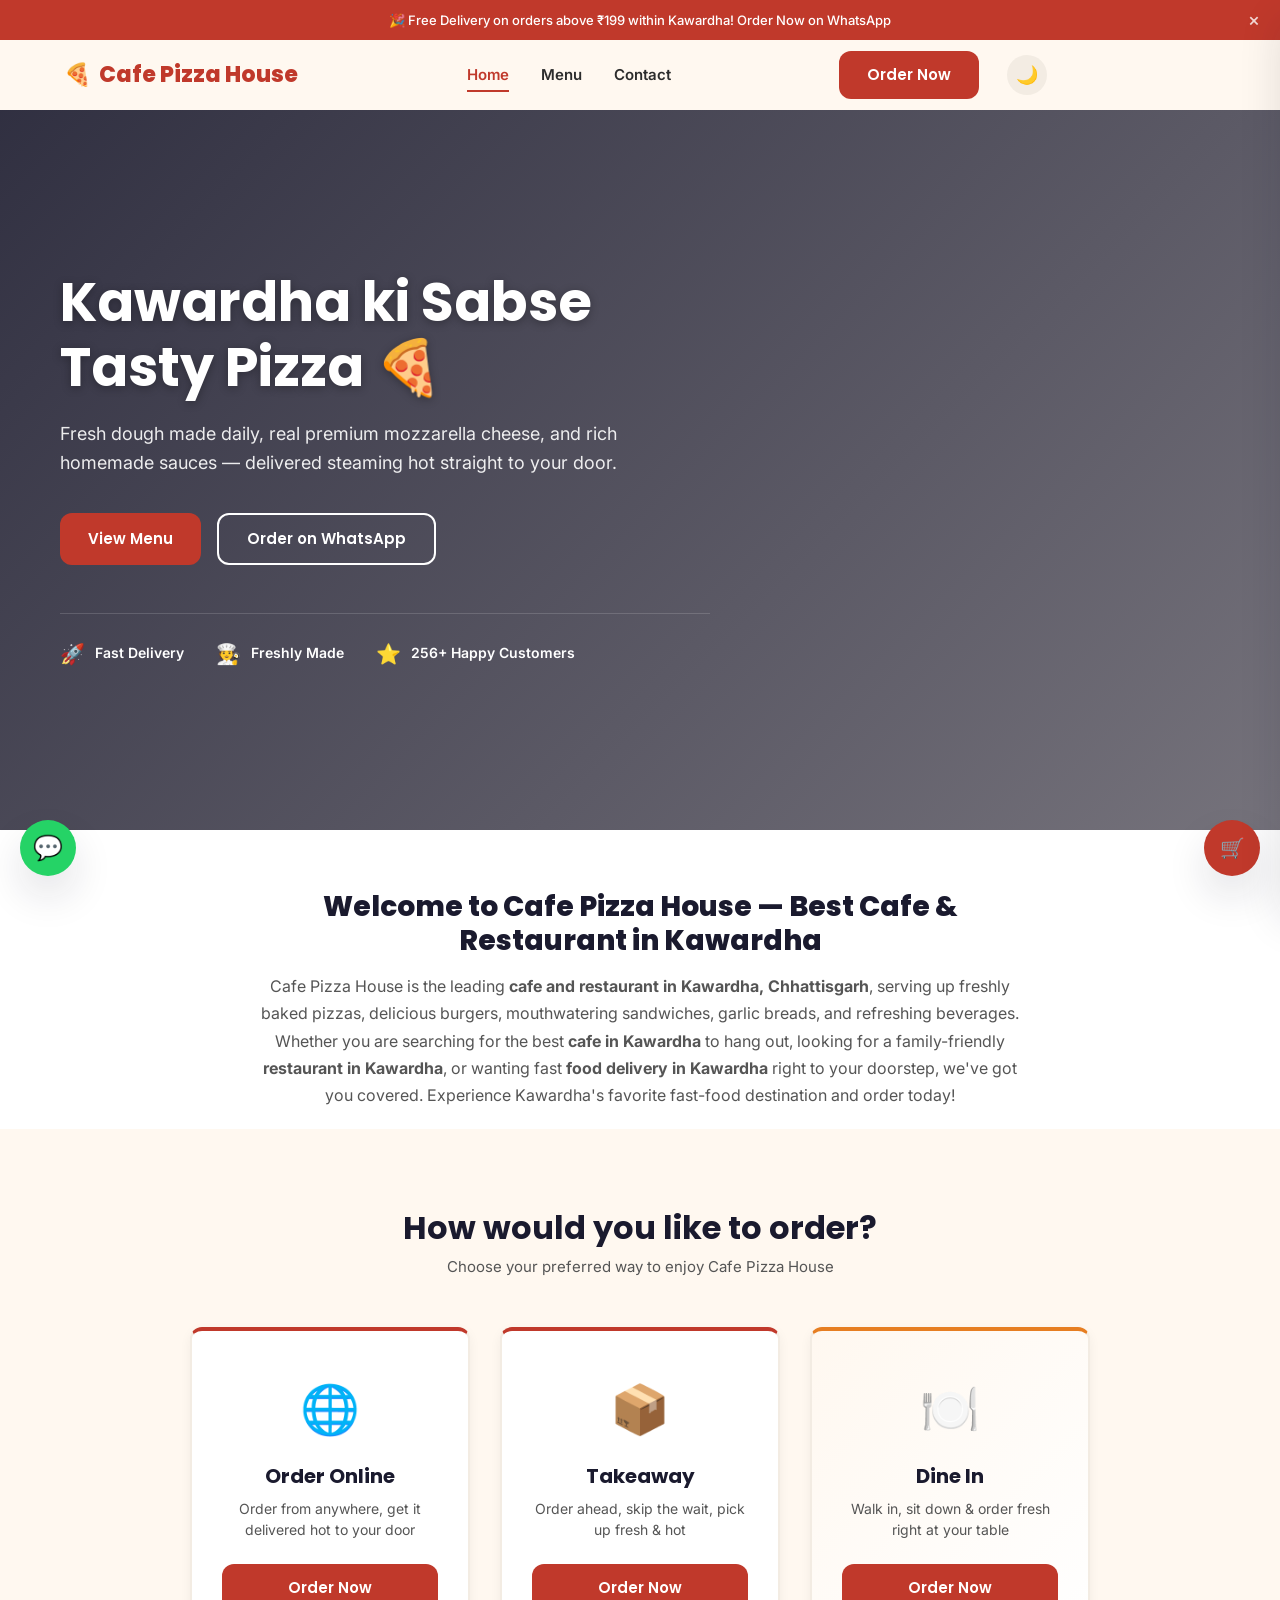
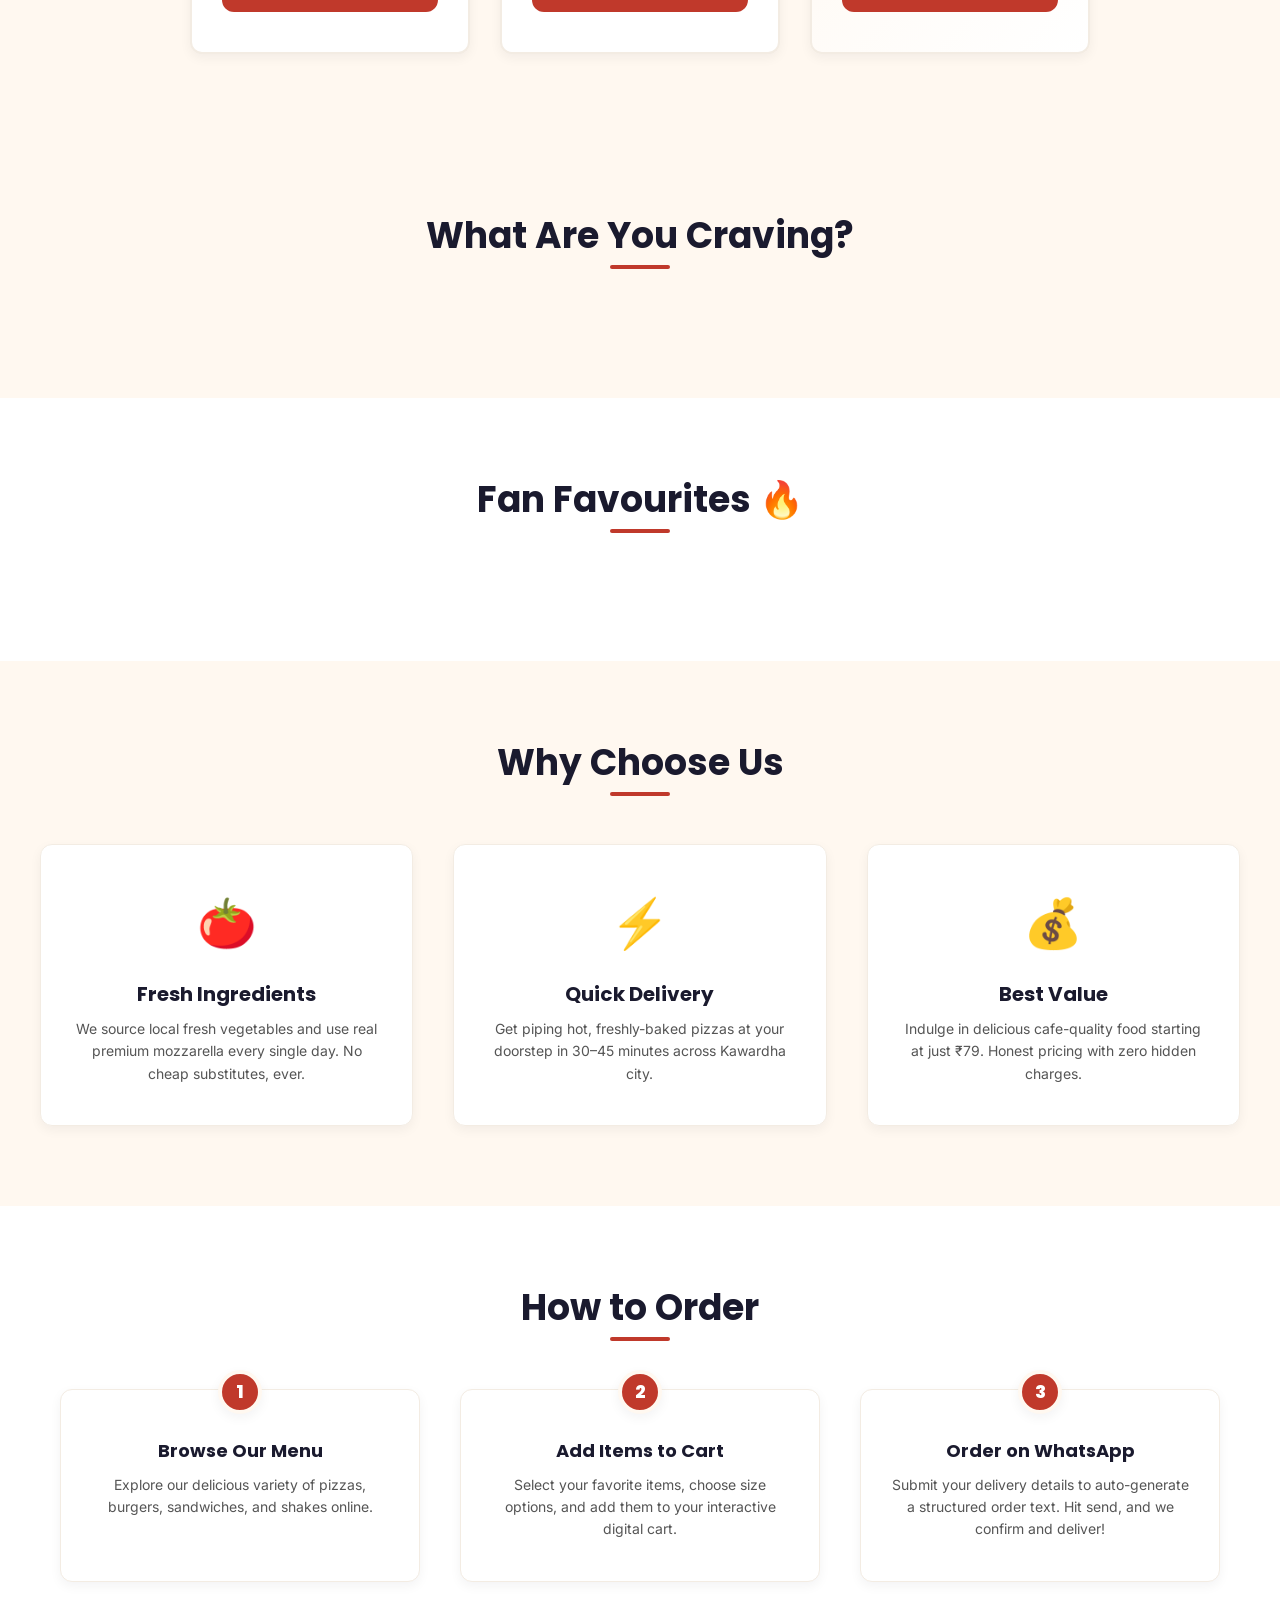
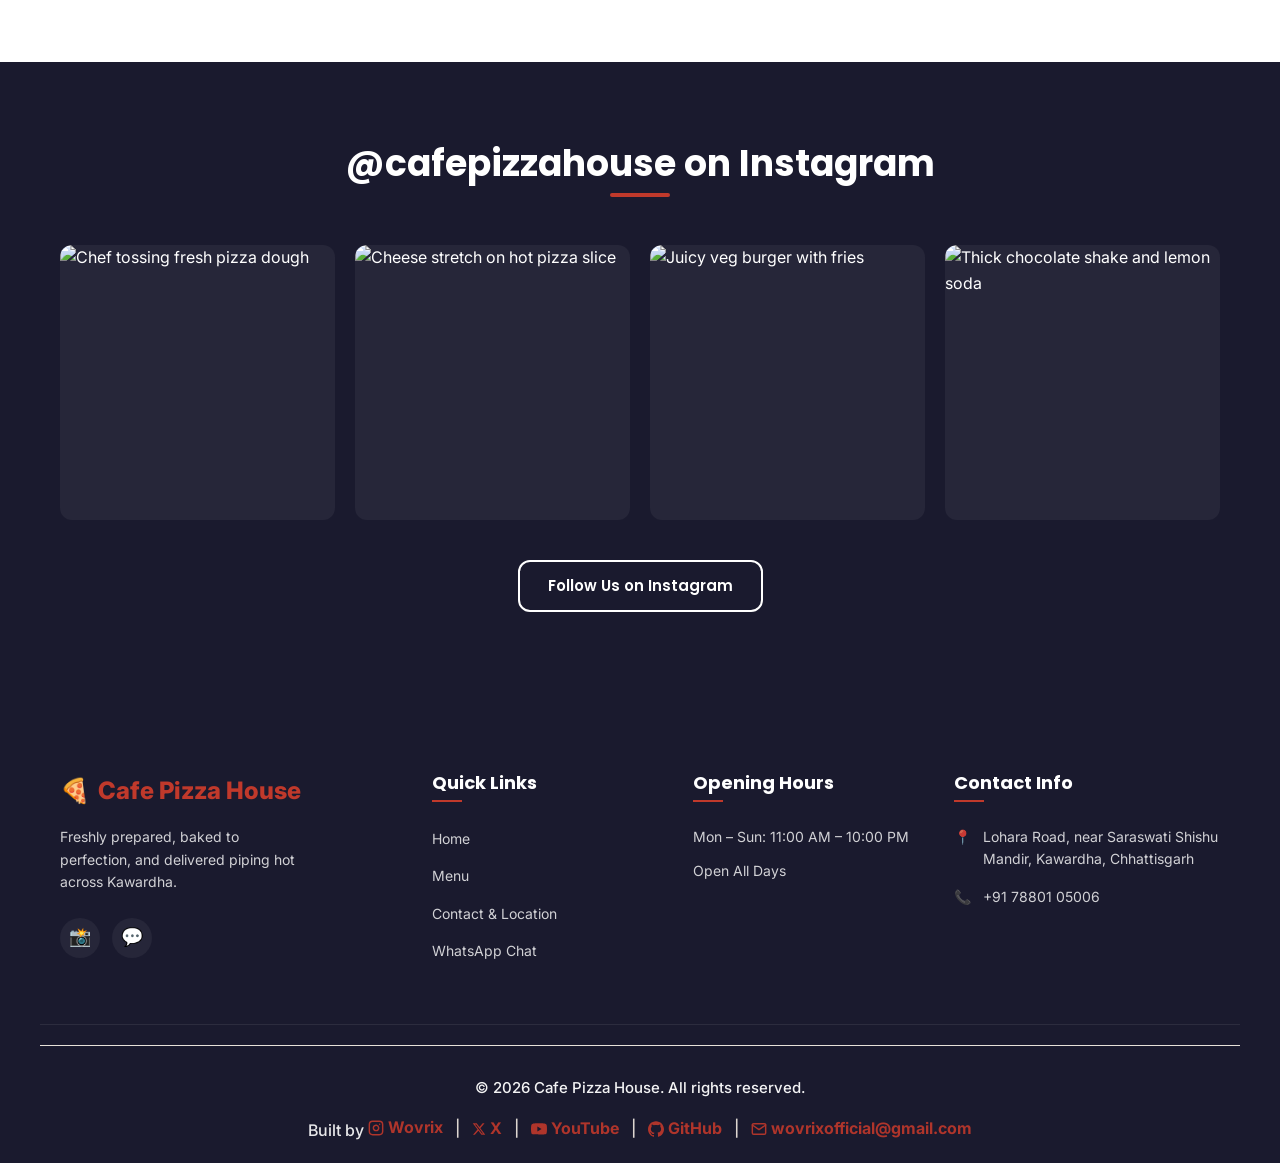
==== index.html @ 1760e1ad "Fix Add to Cart button on homepage by adding missing customize-modal-overlay container to index.html" ====
<!DOCTYPE html>
<html lang="en">
<head>
  <meta charset="UTF-8">
  <meta name="viewport" content="width=device-width, initial-scale=1.0">
  <title>Cafe Pizza House | Best Cafe & Restaurant in Kawardha</title>
  <meta name="description" content="Looking for the best cafe or restaurant in Kawardha? Cafe Pizza House offers fresh, hot, and delicious pizzas, burgers, sandwiches, garlic bread, and drinks for fast delivery in Kawardha. Order on WhatsApp now!">
  <meta name="google-site-verification" content="NbsqpFyuw2iqbS2o32XBkgY_KfqMC0-icCYwpcTn2JU" />
  <!-- Google Fonts -->
  <link rel="preconnect" href="https://fonts.googleapis.com">
  <link rel="preconnect" href="https://fonts.gstatic.com" crossorigin>
  <link rel="preload" as="style" href="https://fonts.googleapis.com/css2?family=Inter:wght@400;500;600&family=Poppins:wght@700;800&display=swap">
  <link rel="stylesheet" href="https://fonts.googleapis.com/css2?family=Inter:wght@400;500;600&family=Poppins:wght@700;800&display=swap" media="print" onload="this.media='all'">
  <!-- Stylesheet & Preloads -->
  <link rel="preload" as="image" href="images/logo-rect.jpg" fetchpriority="high">
  <link rel="preload" as="image" href="https://images.unsplash.com/photo-1513104890138-7c749659a591?q=80&w=1600&auto=format&fit=crop" fetchpriority="high">
  <link rel="stylesheet" href="css/style.css">
  <link rel="manifest" href="manifest.json">
  <link rel="apple-touch-icon" href="images/logo-circle.jpg">
  <link rel="icon" type="image/jpeg" href="/images/logo-circle.jpg">
  
  <!-- JSON-LD Local Business SEO Schema Markup -->
  <script type="application/ld+json">
  {
    "@context": "https://schema.org",
    "@type": "FoodEstablishment",
    "name": "Cafe Pizza House",
    "image": "https://images.unsplash.com/photo-1513104890138-7c749659a591?q=80&w=1600&auto=format&fit=crop",
    "@id": "https://www.cafepizzahouse.co.in/",
    "url": "https://www.cafepizzahouse.co.in/",
    "telephone": "+917880105006",
    "priceRange": "$$",
    "servesCuisine": "Pizza, Burgers, Fast Food, Sandwiches, Drinks",
    "address": {
      "@type": "PostalAddress",
      "streetAddress": "Lohara Road, near Saraswati Shishu Mandir",
      "addressLocality": "Kawardha",
      "addressRegion": "Chhattisgarh",
      "postalCode": "491335",
      "addressCountry": "IN"
    },
    "geo": {
      "@type": "GeoCoordinates",
      "latitude": 22.0125893,
      "longitude": 81.2335198
    },
    "openingHoursSpecification": {
      "@type": "OpeningHoursSpecification",
      "dayOfWeek": [
        "Monday",
        "Tuesday",
        "Wednesday",
        "Thursday",
        "Friday",
        "Saturday",
        "Sunday"
      ],
      "opens": "11:00",
      "closes": "22:00"
    },
    "sameAs": [
      "https://www.instagram.com/cafepizzahouse/"
    ]
  }
  </script></concept_meta>
</head>
<body>
  <script>
    if (localStorage.getItem('theme') === 'dark') {
      document.body.classList.add('dark-mode');
    }
  </script>

  <!-- ===== 1. LOADING SCREEN ===== -->
  <div id="preloader" class="loader-screen" role="status" aria-label="Loading Website">
    <span class="loader-pizza" aria-hidden="true">🍕</span>
    <div class="loader-text">CAFE PIZZA HOUSE</div>
  </div>

  <!-- ===== 2. ANNOUNCEMENT BANNER ===== -->
  <div id="announcement-banner" class="announcement-banner">
    <span id="announcement-text">🎉 Free Delivery on orders above ₹199 within Kawardha! Order Now on WhatsApp</span>
    <button id="dismiss-banner" aria-label="Dismiss banner">&times;</button>
  </div>

  <!-- ===== 3. STICKY NAVBAR ===== -->
  <div class="header-wrapper">
    <header class="navbar container">
      <a href="index" class="logo" aria-label="Cafe Pizza House Home">
        <span aria-hidden="true">🍕</span> Cafe Pizza House
      </a>
      <button class="hamburger" aria-label="Toggle navigation menu" aria-expanded="false" aria-controls="nav-links">
        <span></span>
        <span></span>
        <span></span>
      </button>
      <nav class="nav-links" id="nav-links" aria-label="Primary navigation">
        <ul>
          <li><a href="index" class="active">Home</a></li>
          <li><a href="menu">Menu</a></li>
          <li><a href="contact">Contact</a></li>
        </ul>
      </nav>
      <div class="nav-actions" style="display: flex; align-items: center;">
        <a href="menu" class="btn btn-primary" aria-label="Order food now">Order Now</a>
        <button type="button" class="theme-toggle-btn" aria-label="Toggle dark mode" id="theme-toggle">🌙</button>
      </div>
      <div class="navbar-overlay" id="navbar-overlay" aria-hidden="true"></div>
    </header>
  </div>

  <main>

  <!-- ===== 4. HERO SECTION ===== -->
  <section id="hero-section" class="hero" style="background-image: url('https://images.unsplash.com/photo-1513104890138-7c749659a591?q=80&w=1600&auto=format&fit=crop');" aria-label="Introduction banner">
    <div class="container">
      <div class="hero-content">
        <h1 id="hero-headline">Kawardha ki Sabse Tasty Pizza 🍕</h1>
        <p id="hero-description">Fresh dough made daily, real premium mozzarella cheese, and rich homemade sauces — delivered steaming hot straight to your door.</p>
        <div class="hero-btns">
          <a href="menu" class="btn btn-primary">View Menu</a>
          <a href="https://wa.me/917880105006?text=Hello+CityHut+Pizza!+I+want+to+place+an+order." target="_blank" rel="noopener" class="btn btn-outline">Order on WhatsApp</a>
        </div>
        <div class="trust-badges" id="hero-badges-container">
          <div class="trust-badge" id="hero-badge1"><span>🚀</span> <span>Fast Delivery</span></div>
          <div class="trust-badge" id="hero-badge2"><span>🧑‍🍳</span> <span>Freshly Made</span></div>
          <div class="trust-badge" id="hero-badge3"><span>⭐</span> <span>256+ Happy Customers</span></div>
        </div>
      </div>
    </div>
  </section>

  <!-- ===== ⭐ LOCAL SEO WELCOME SECTION ===== -->
  <section class="seo-intro-section reveal-on-scroll" style="padding: 60px 0 20px 0; background-color: var(--surface); text-align: center;">
    <div class="container" style="max-width: 800px; margin: 0 auto; padding: 0 20px;">
      <h2 style="font-size: 28px; font-weight: 800; color: var(--dark); margin-bottom: 16px;">Welcome to Cafe Pizza House — Best Cafe & Restaurant in Kawardha</h2>
      <p style="font-size: 16px; line-height: 1.7; color: var(--text-muted); margin: 0;">
        Cafe Pizza House is the leading <strong>cafe and restaurant in Kawardha, Chhattisgarh</strong>, serving up freshly baked pizzas, delicious burgers, mouthwatering sandwiches, garlic breads, and refreshing beverages. Whether you are searching for the best <strong>cafe in Kawardha</strong> to hang out, looking for a family-friendly <strong>restaurant in Kawardha</strong>, or wanting fast <strong>food delivery in Kawardha</strong> right to your doorstep, we've got you covered. Experience Kawardha's favorite fast-food destination and order today!
      </p>
    </div>
  </section>

  <!-- ===== ⭐ ORDER OPTIONS SECTION ===== -->
  <section class="order-options reveal-on-scroll">
    <h2>How would you like to order?</h2>
    <p class="section-sub">Choose your preferred way to enjoy Cafe Pizza House</p>

    <div class="order-cards">
      <!-- Online Order -->
      <div class="order-card" onclick="window.location.href='menu.html?mode=takeaway'">
        <div class="card-icon">🌐</div>
        <h3>Order Online</h3>
        <p>Order from anywhere, get it delivered hot to your door</p>
        <a href="menu.html?mode=takeaway" class="btn-order">Order Now</a>
      </div>

      <!-- Takeaway -->
      <div class="order-card" onclick="window.location.href='menu.html?mode=takeaway'">
        <div class="card-icon">📦</div>
        <h3>Takeaway</h3>
        <p>Order ahead, skip the wait, pick up fresh & hot</p>
        <a href="menu.html?mode=takeaway" class="btn-order">Order Now</a>
      </div>

      <!-- Dine In -->
      <div class="order-card featured" onclick="window.location.href='menu.html?mode=dinein'">
        <div class="card-icon">🍽️</div>
        <h3>Dine In</h3>
        <p>Walk in, sit down & order fresh right at your table</p>
        <a href="menu.html?mode=dinein" class="btn-order">Order Now</a>
      </div>
    </div>
  </section>

  <!-- ===== TODAY'S OFFER BANNER ===== -->
  <div id="offer-banner" class="container" style="display: none; margin-top: 30px; margin-bottom: -30px;">
    <div style="background: linear-gradient(135deg, var(--accent) 0%, #D35400 100%); color: white; padding: 24px; border-radius: var(--radius); text-align: center; font-family: var(--font-heading); box-shadow: var(--shadow-sm); position: relative; overflow: hidden;">
      <span style="font-size: 28px; position: absolute; left: 24px; top: 50%; transform: translateY(-50%); opacity: 0.15;">🎁</span>
      <h3 style="font-size: 18px; font-weight: 700; margin-bottom: 4px; letter-spacing: 0.5px;">SPECIAL DEAL FOR YOU! 🔥</h3>
      <p id="offer-text" style="font-size: 15px; font-weight: 600; opacity: 0.95;"></p>
    </div>
  </div>

  <!-- ===== 5. CATEGORIES GRID (QUICK NAV) ===== -->
  <section class="section-padding container reveal-on-scroll" aria-labelledby="craving-heading">
    <div class="section-header">
      <h2 id="craving-heading">What Are You Craving?</h2>
    </div>
    <ul class="categories-grid" id="craving-categories-grid" style="list-style: none; padding: 0;">
      <!-- Loaded dynamically -->
    </ul>
  </section>

  <!-- ===== 6. BEST SELLERS ===== -->
  <section class="section-padding reveal-on-scroll" style="background-color: var(--surface);" aria-labelledby="bestsellers-heading">
    <div class="container">
      <div class="section-header">
        <h2 id="bestsellers-heading">Fan Favourites 🔥</h2>
      </div>
      <div class="products-grid" id="fan-favourites-grid">
        <!-- Loaded dynamically from admin CMS menu settings -->
      </div>
    </div>
  </section>

  <!-- ===== 7. WHY CHOOSE US ===== -->
  <section class="section-padding container reveal-on-scroll" aria-labelledby="why-us-heading">
    <div class="section-header">
      <h2 id="why-us-heading">Why Choose Us</h2>
    </div>
    <div class="features-grid">
      <div class="feature-block">
        <div class="feature-icon" aria-hidden="true">🍅</div>
        <h3>Fresh Ingredients</h3>
        <p>We source local fresh vegetables and use real premium mozzarella every single day. No cheap substitutes, ever.</p>
      </div>
      <div class="feature-block">
        <div class="feature-icon" aria-hidden="true">⚡</div>
        <h3>Quick Delivery</h3>
        <p>Get piping hot, freshly-baked pizzas at your doorstep in 30–45 minutes across Kawardha city.</p>
      </div>
      <div class="feature-block">
        <div class="feature-icon" aria-hidden="true">💰</div>
        <h3>Best Value</h3>
        <p>Indulge in delicious cafe-quality food starting at just ₹79. Honest pricing with zero hidden charges.</p>
      </div>
    </div>
  </section>

  <!-- ===== 8. HOW TO ORDER (3 STEPS) ===== -->
  <section class="section-padding" style="background-color: var(--surface);" aria-labelledby="how-to-order-heading">
    <div class="container">
      <div class="section-header">
        <h2 id="how-to-order-heading">How to Order</h2>
      </div>
      <div class="steps-grid">
        <div class="step-card">
          <div class="step-number" aria-hidden="true">1</div>
          <h3>Browse Our Menu</h3>
          <p>Explore our delicious variety of pizzas, burgers, sandwiches, and shakes online.</p>
        </div>
        <div class="step-card">
          <div class="step-number" aria-hidden="true">2</div>
          <h3>Add Items to Cart</h3>
          <p>Select your favorite items, choose size options, and add them to your interactive digital cart.</p>
        </div>
        <div class="step-card">
          <div class="step-number" aria-hidden="true">3</div>
          <h3>Order on WhatsApp</h3>
          <p>Submit your delivery details to auto-generate a structured order text. Hit send, and we confirm and deliver!</p>
        </div>
      </div>
    </div>
  </section>

  <!-- ===== 9. INSTAGRAM STRIP ===== -->
  <section class="instagram-strip reveal-on-scroll" aria-labelledby="insta-heading">
    <div class="container">
      <div class="section-header">
        <h2 id="insta-heading">@cafepizzahouse on Instagram</h2>
      </div>
      <div class="instagram-grid">
        <div class="instagram-box">
          <img src="https://images.unsplash.com/photo-1594007654729-407ededc4963?q=80&w=400&auto=format&fit=crop" alt="Chef tossing fresh pizza dough" loading="lazy">
          <div class="instagram-overlay">🍕</div>
        </div>
        <div class="instagram-box">
          <img src="https://images.unsplash.com/photo-1534308983496-4fabb1a015ee?q=80&w=400&auto=format&fit=crop" alt="Cheese stretch on hot pizza slice" loading="lazy">
          <div class="instagram-overlay">🧀</div>
        </div>
        <div class="instagram-box">
          <img src="https://images.unsplash.com/photo-1550547660-d9450f859349?q=80&w=400&auto=format&fit=crop" alt="Juicy veg burger with fries" loading="lazy">
          <div class="instagram-overlay">🍔</div>
        </div>
        <div class="instagram-box">
          <img src="https://images.unsplash.com/photo-1497034825429-c343d7c6a68f?q=80&w=400&auto=format&fit=crop" alt="Thick chocolate shake and lemon soda" loading="lazy">
          <div class="instagram-overlay">☕</div>
        </div>
      </div>
      <div class="instagram-strip-btn">
        <a href="https://www.instagram.com/cafepizzahouse/" target="_blank" rel="noopener" class="btn btn-outline">Follow Us on Instagram</a>
      </div>
    </div>
  </section>

  </main>

  <!-- ===== 10. FOOTER ===== -->
  <footer>
    <div class="container footer-grid">
      <div class="footer-col">
        <div class="footer-logo"><span aria-hidden="true">🍕</span> Cafe Pizza House</div>
        <p class="footer-tagline">Freshly prepared, baked to perfection, and delivered piping hot across Kawardha.</p>
        <div class="footer-socials">
          <a href="https://www.instagram.com/cafepizzahouse/" target="_blank" rel="noopener" class="footer-social-btn" aria-label="Follow us on Instagram">📸</a>
          <a href="https://wa.me/917880105006" target="_blank" rel="noopener" class="footer-social-btn" aria-label="Contact us on WhatsApp">💬</a>
        </div>
      </div>
      <div class="footer-col">
        <h3>Quick Links</h3>
        <ul class="footer-links">
          <li><a href="index">Home</a></li>
          <li><a href="menu">Menu</a></li>
          <li><a href="contact">Contact & Location</a></li>
          <li><a href="https://wa.me/917880105006?text=Hello+CityHut+Pizza!" target="_blank" rel="noopener">WhatsApp Chat</a></li>
        </ul>
      </div>
      <div class="footer-col">
        <h3>Opening Hours</h3>
        <ul class="footer-hours-list">
          <li>Mon – Sun: 11:00 AM – 10:00 PM</li>
          <li>Open All Days</li>
        </ul>
      </div>
      <div class="footer-col">
        <h3>Contact Info</h3>
        <ul class="footer-contact-info">
          <li>
            <span>📍</span>
            <span>Lohara Road, near Saraswati Shishu Mandir, Kawardha, Chhattisgarh</span>
          </li>
          <li>
            <span>📞</span>
            <span><a href="tel:+917880105006">+91 78801 05006</a></span>
          </li>
        </ul>
      </div>
    </div>
    <div class="bottom-bar container">
      <p>&copy; 2026 Cafe Pizza House. All rights reserved.</p>
      <p class="wovrix-credits" style="margin-top: 15px; font-size: 16px; opacity: 0.95; display: flex; align-items: center; justify-content: center; gap: 12px; flex-wrap: wrap;">
        <span>Built by <a href="https://www.instagram.com/wovrixofficial/" target="_blank" rel="noopener" style="color: var(--primary); font-weight: bold; text-decoration: none; display: inline-flex; align-items: center; gap: 4px;">
          <svg xmlns="http://www.w3.org/2000/svg" width="16" height="16" viewBox="0 0 24 24" fill="none" stroke="currentColor" stroke-width="2.2" stroke-linecap="round" stroke-linejoin="round" style="display: inline-block; vertical-align: middle;"><rect x="2" y="2" width="20" height="20" rx="5" ry="5"></rect><path d="M16 11.37A4 4 0 1 1 12.63 8 4 4 0 0 1 16 11.37z"></path><line x1="17.5" y1="6.5" x2="17.51" y2="6.5"></line></svg>
          Wovrix
        </a></span>
        <span style="color: var(--border);">|</span>
        <a href="https://x.com/wovrixofficial" target="_blank" rel="noopener" style="color: var(--primary); text-decoration: none; display: inline-flex; align-items: center; gap: 4px; font-weight: bold;">
          <svg xmlns="http://www.w3.org/2000/svg" width="14" height="14" viewBox="0 0 24 24" fill="currentColor" style="display: inline-block; vertical-align: middle;"><path d="M18.244 2.25h3.308l-7.227 8.26 8.502 11.24H16.17l-5.214-6.817L4.99 21.75H1.68l7.73-8.835L1.254 2.25H8.08l4.713 6.231zm-1.161 17.52h1.833L7.084 4.126H5.117z"/></svg>
          X
        </a>
        <span style="color: var(--border);">|</span>
        <a href="https://www.youtube.com/@wovrixofficial" target="_blank" rel="noopener" style="color: var(--primary); text-decoration: none; display: inline-flex; align-items: center; gap: 4px; font-weight: bold;">
          <svg xmlns="http://www.w3.org/2000/svg" width="16" height="16" viewBox="0 0 24 24" fill="currentColor" style="display: inline-block; vertical-align: middle;"><path d="M23.498 6.163a3.003 3.003 0 0 0-2.11-2.11C19.525 3.545 12 3.545 12 3.545s-7.525 0-9.388.508a3.003 3.003 0 0 0-2.11 2.11C0 8.026 0 12 0 12s0 3.974.502 5.837a3.003 3.003 0 0 0 2.11 2.11C4.475 20.455 12 20.455 12 20.455s7.525 0 9.388-.508a3.003 3.003 0 0 0 2.11-2.11C24 15.974 24 12 24 12s0-3.974-.502-5.837zM9.545 15.568V8.432L15.818 12l-6.273 3.568z"/></svg>
          YouTube
        </a>
        <span style="color: var(--border);">|</span>
        <a href="https://github.com/wovrixofficial" target="_blank" rel="noopener" style="color: var(--primary); text-decoration: none; display: inline-flex; align-items: center; gap: 4px; font-weight: bold;">
          <svg xmlns="http://www.w3.org/2000/svg" width="16" height="16" viewBox="0 0 24 24" fill="currentColor" style="display: inline-block; vertical-align: middle;"><path d="M12 .297c-6.63 0-12 5.373-12 12 0 5.303 3.438 9.8 8.205 11.385.6.113.82-.258.82-.577 0-.285-.01-1.04-.015-2.04-3.338.724-4.042-1.61-4.042-1.61C4.422 18.07 3.633 17.7 3.633 17.7c-1.087-.744.084-.729.084-.729 1.205.084 1.838 1.236 1.838 1.236 1.07 1.835 2.809 1.305 3.495.998.108-.776.417-1.305.76-1.605-2.665-.3-5.466-1.332-5.466-5.93 0-1.31.465-2.38 1.235-3.22-.135-.303-.54-1.523.105-3.176 0 0 1.005-.322 3.3 1.23.96-.267 1.98-.399 3-.405 1.02.006 2.04.138 3 .405 2.28-1.552 3.285-1.23 3.285-1.23.645 1.653.24 2.873.12 3.176.765.84 1.23 1.91 1.23 3.22 0 4.61-2.805 5.625-5.475 5.92.42.36.81 1.096.81 2.22 0 1.606-.015 2.896-.015 3.286 0 .315.21.69.825.57C20.565 22.092 24 17.592 24 12.297c0-6.627-5.373-12-12-12"/></svg>
          GitHub
        </a>
        <span style="color: var(--border);">|</span>
        <a href="mailto:wovrixofficial@gmail.com" style="color: var(--primary); text-decoration: none; display: inline-flex; align-items: center; gap: 4px; font-weight: bold;">
          <svg xmlns="http://www.w3.org/2000/svg" width="16" height="16" viewBox="0 0 24 24" fill="none" stroke="currentColor" stroke-width="2.2" stroke-linecap="round" stroke-linejoin="round" style="display: inline-block; vertical-align: middle;"><path d="M4 4h16c1.1 0 2 .9 2 2v12c0 1.1-.9 2-2 2H4c-1.1 0-2-.9-2-2V6c0-1.1.9-2 2-2z"></path><polyline points="22,6 12,13 2,6"></polyline></svg>
          wovrixofficial@gmail.com
        </a>
      </p>
    </div>
  </footer>

  <!-- ===== 11. FLOATING CART BUTTON ===== -->
  <button id="cart-toggle" class="floating-cart-btn" aria-label="Open shopping cart">
    <span>🛒</span>
    <span class="cart-badge cart-count-badge">0</span>
  </button>

  <!-- ===== 12. CART SIDEBAR DRAWER ===== -->
  <div id="cart-overlay" class="cart-overlay" aria-hidden="true"></div>
  <div id="cart-drawer" class="cart-drawer" role="dialog" aria-modal="true" aria-labelledby="cart-title">
    <div class="cart-header">
      <h2 id="cart-title">Your Order 🛒</h2>
      <div style="display: flex; align-items: center; gap: 16px;">
        <span id="clear-cart" class="clear-cart-link" role="button">Clear All</span>
        <button id="cart-close" class="cart-close-btn" aria-label="Close cart">&times;</button>
      </div>
    </div>
    <div class="cart-body">
      <!-- Empty State -->
      <div id="cityhut_cart_empty" class="cart-empty" style="display: none;">
        <!-- Filled dynamically by main.js if needed, or structured here -->
      </div>
      <div id="cart-empty-state" class="cart-empty">
        <span class="cart-empty-icon" aria-hidden="true">🍕</span>
        <p class="cart-empty-text">Your cart is empty. Add some items!</p>
        <button type="button" id="browse-menu-btn" class="btn btn-primary" style="margin-top: 10px;">Browse Menu</button>
      </div>
      <!-- Items Container -->
      <div id="cart-items"></div>
    </div>
    <!-- Cart Footer (Sticky) -->
    <div id="cart-checkout-footer" class="cart-footer">
      <div id="cart-summary-container">
        <div class="cart-summary-row">
          <span class="cart-summary-label">Subtotal:</span>
          <span id="cart-subtotal" class="cart-summary-value">₹0</span>
        </div>
      </div>
      <div class="delivery-note" role="note">
        <span>🚚</span> Free delivery within Kawardha
      </div>
      <form id="order-form" class="cart-form">
        <!-- Order Mode Selector -->
        <div class="form-group">
          <label style="font-weight: 600; font-size: 13px; color: var(--dark); margin-bottom: 8px; display: block;">Order Type</label>
          <div class="order-mode-selector">
            <label class="mode-pill active" id="mode-delivery-lbl">
              <input type="radio" name="order-mode" value="delivery" checked style="display: none;">
              <span>🚚 Delivery</span>
            </label>
            <label class="mode-pill" id="mode-takeaway-lbl">
              <input type="radio" name="order-mode" value="takeaway" style="display: none;">
              <span>📦 Takeaway</span>
            </label>
            <label class="mode-pill" id="mode-dinein-lbl">
              <input type="radio" name="order-mode" value="dinein" style="display: none;">
              <span>🍽️ Dine In</span>
            </label>
          </div>
        </div>

        <!-- Delivery Fields -->
        <div id="delivery-fields-group">
          <div class="form-group">
            <label for="client-name">Your Name (required)</label>
            <input type="text" id="client-name" name="name" placeholder="Enter your full name">
            <span class="form-error" role="alert">Please enter your name.</span>
          </div>
          <div class="form-group">
            <label for="client-phone-delivery">Mobile Number (required)</label>
            <input type="tel" id="client-phone-delivery" name="phone-delivery" placeholder="Enter 10-digit mobile number">
            <span class="form-error" role="alert">Please enter your mobile number.</span>
          </div>
          <div class="form-group">
            <label for="client-address">Delivery Address (required)</label>
            <input type="text" id="client-address" name="address" placeholder="Enter delivery address in Kawardha">
            <span class="form-error" role="alert">Please enter your delivery address.</span>
          </div>
          <div class="form-group">
            <label for="client-instructions">Special Instructions (optional)</label>
            <textarea id="client-instructions" name="instructions" rows="2" placeholder="E.g. No onion/garlic, make it extra spicy, etc."></textarea>
          </div>
        </div>

        <!-- Dine-in / Takeaway Fields -->
        <div id="dinein-takeaway-fields-group" style="display: none;">
          <div class="form-group">
            <label for="client-phone-dt">Mobile Number (required)</label>
            <input type="tel" id="client-phone-dt" name="phone-dt" placeholder="Enter 10-digit mobile number">
            <span class="form-error" role="alert">Please enter your mobile number.</span>
          </div>
          <div class="form-group">
            <label for="client-email-dt">Email Address (required)</label>
            <input type="email" id="client-email-dt" name="email-dt" placeholder="Enter your email address">
            <span class="form-error" role="alert">Please enter a valid email address.</span>
          </div>
          <div class="form-group" id="table-number-group">
            <label for="client-table-dt">Table Number (required)</label>
            <select id="client-table-dt" name="table-dt" style="width: 100%; padding: 12px; border: 1px solid var(--border); border-radius: var(--radius); background-color: var(--surface); font-weight: 600;">
              <!-- Loaded dynamically -->
            </select>
            <span class="form-error" role="alert">Please select a table.</span>
          </div>
        </div>

        <button type="submit" id="checkout-btn" class="btn btn-whatsapp btn-block">
          <span>📱</span> Place Order on WhatsApp
        </button>
      </form>
    </div>
  </div>

  <!-- ===== 13. STICKY WHATSAPP CHAT BUTTON ===== -->
  <a href="https://wa.me/917880105006" target="_blank" rel="noopener" class="sticky-whatsapp-chat" aria-label="Chat with us on WhatsApp">
    <span>💬</span>
    <span class="chat-tooltip">Chat with us!</span>
  </a>

  <!-- ===== 14. BACK TO TOP BUTTON ===== -->
  <button id="back-to-top" class="back-to-top" aria-label="Back to top">↑</button>

  <!-- ===== PRODUCT CUSTOMIZATION MODAL ===== -->
  <div id="customize-modal-overlay" class="modal-overlay">
    <div class="modal-container" style="max-width: 440px; padding: 24px;">
      <div class="modal-header" style="display: flex; justify-content: space-between; align-items: center; border-bottom: 1px solid var(--border); padding-bottom: 12px; margin-bottom: 16px;">
        <h3 id="customize-title" style="margin: 0; color: var(--dark); font-size: 18px;">🍕 Customize Item</h3>
        <button id="customize-close" class="cart-close-btn" style="background: none; border: none; font-size: 28px; cursor: pointer; color: var(--text-muted); line-height: 1;">&times;</button>
      </div>
      <div class="modal-body" style="max-height: 60vh; overflow-y: auto; padding-right: 8px;">
        <!-- Dynamic content injected here -->
        <div id="customize-content"></div>
      </div>
      <div class="modal-footer" style="margin-top: 20px; padding-top: 16px; border-top: 1px solid var(--border); display: flex; align-items: center; justify-content: space-between;">
        <div>
          <div style="font-size: 11px; color: var(--text-muted); font-weight: 600;">FINAL PRICE</div>
          <div id="customize-total-price" style="font-size: 24px; font-weight: 800; color: var(--primary); font-family: var(--font-heading);">₹0</div>
        </div>
        <button type="button" id="customize-add-btn" class="btn btn-primary" style="padding: 12px 24px; min-height: auto;">Add to Cart</button>
      </div>
    </div>
  </div>

  <!-- Firebase Compat Scripts -->
  <script defer src="https://www.gstatic.com/firebasejs/9.22.2/firebase-app-compat.js"></script>
  <script defer src="https://www.gstatic.com/firebasejs/9.22.2/firebase-database-compat.js"></script>
  <script src="/api/config"></script>
  <script defer src="firebase-config.js"></script>
  <script>
    document.addEventListener("DOMContentLoaded", () => {
      // Dynamic announcement banner listener
      db.ref('cityhut/cms/announcement').on('value', snap => {
      const text = snap.val();
      const banner = document.getElementById('announcement-banner');
      const textSpan = document.getElementById('announcement-text');
      
      if (textSpan) {
        textSpan.textContent = text || '';
      }
      if (banner) {
        if (!text || sessionStorage.getItem('cityhut_banner_dismissed')) {
          banner.classList.add('hidden');
        } else {
          banner.classList.remove('hidden');
        }
      }
    });

    // Dynamic offer banner listener
    db.ref('cityhut/cms').on('value', snap => {
      const cms = snap.val() || {};
      const offerBanner = document.getElementById('offer-banner');
      const offerText = document.getElementById('offer-text');
      
      if (offerBanner && offerText) {
        if (cms.offerActive && cms.offer) {
          offerText.textContent = cms.offer;
          offerBanner.style.display = 'block';
        } else {
          offerBanner.style.display = 'none';
        }
      }
    });

    // Dynamic Hero Listener
    db.ref('cityhut/cms/hero').on('value', snap => {
      const hero = snap.val() || {};
      const heroSection = document.getElementById('hero-section');
      const headline = document.getElementById('hero-headline');
      const description = document.getElementById('hero-description');
      const b1 = document.getElementById('hero-badge1');
      const b2 = document.getElementById('hero-badge2');
      const b3 = document.getElementById('hero-badge3');

      if (heroSection && hero.bgImage) {
        heroSection.style.backgroundImage = `url('${hero.bgImage}')`;
      }
      if (headline && hero.headline) headline.textContent = hero.headline;
      if (description && hero.description) description.textContent = hero.description;
      
      if (b1 && hero.badge1) {
        const parts = splitBadge(hero.badge1);
        b1.innerHTML = `<span>${parts.icon}</span> <span>${parts.text}</span>`;
      }
      if (b2 && hero.badge2) {
        const parts = splitBadge(hero.badge2);
        b2.innerHTML = `<span>${parts.icon}</span> <span>${parts.text}</span>`;
      }
      if (b3 && hero.badge3) {
        const parts = splitBadge(hero.badge3);
        b3.innerHTML = `<span>${parts.icon}</span> <span>${parts.text}</span>`;
      }
    });

    function splitBadge(badgeStr) {
      const matches = badgeStr.match(/^([\u2700-\u27BF]|[\uE000-\uF8FF]|\uD83C[\uDC00-\uDFFF]|\uD83D[\uDC00-\uDFFF]|[\u2011-\u26FF]|\uD83E[\uDD10-\uDDFF])\s*(.*)$/);
      if (matches) {
        return { icon: matches[1], text: matches[2] };
      }
      return { icon: '', text: badgeStr };
    }

    // Dynamic Categories Quick Nav Listener
    db.ref('cityhut/cms/categories').on('value', snap => {
      const categories = snap.val() || {};
      const grid = document.getElementById('craving-categories-grid');
      if (!grid) return;

      grid.innerHTML = Object.keys(categories).map(key => {
        const cat = categories[key];
        return `
          <li>
            <a href="menu.html#${cat.id}" class="category-card" style="text-decoration: none;">
              <span class="category-icon" aria-hidden="true">${escapeHTML(cat.icon)}</span>
              <span>${escapeHTML(cat.name)}</span>
            </a>
          </li>
        `;
      }).join('');
    });

    function escapeHTML(str) {
      if (!str) return "";
      return str.replace(/[&<>"']/g, function (match) {
        return {
          "&": "&amp;",
          "<": "&lt;",
          ">": "&gt;",
          '"': "&quot;",
          "'": "&#039;"
        }[match];
      });
    }
    });
  </script>

  <!-- Scripts -->
  <script defer src="js/main.js"></script>
</body>
</html>
---- css/style.css ----
@import url('https://fonts.googleapis.com/css2?family=Inter:wght@400;500;600&family=Poppins:wght@600;700;800&display=swap');

:root {
  --primary: #C0392B;
  --primary-hover: #A93226;
  --accent: #E67E22;
  --background: #FFF8F0;
  --surface: #FFFFFF;
  --dark: #1A1A2E;
  --text: #2C2C2C;
  --text-muted: #555555;
  --border: #F3ECE3;
  --veg: #27AE60;
  --nonveg: #C0392B;
  --radius: 12px;
  --radius-lg: 24px;
  --radius-full: 9999px;
  --shadow-sm: 0 4px 12px rgba(26, 26, 46, 0.05);
  --shadow-md: 0 12px 30px rgba(26, 26, 46, 0.08);
  --shadow-lg: 0 20px 40px rgba(26, 26, 46, 0.12);
  --transition: all 0.3s cubic-bezier(0.4, 0, 0.2, 1);
  --font-heading: 'Poppins', sans-serif;
  --font-body: 'Inter', sans-serif;
  --nav-height: 70px;
  --banner-height: 40px;
}

/* ===== GLOBAL RESET & BASE ===== */
*, *::before, *::after {
  box-sizing: border-box;
  margin: 0;
  padding: 0;
}

html {
  scroll-behavior: smooth;
  scrollbar-color: var(--primary) var(--background);
  scrollbar-width: thin;
}

::-webkit-scrollbar {
  width: 8px;
  height: 8px;
}

::-webkit-scrollbar-track {
  background: var(--background);
}

::-webkit-scrollbar-thumb {
  background: var(--primary);
  border-radius: var(--radius-full);
}

body {
  font-family: var(--font-body);
  color: var(--text);
  background-color: var(--background);
  line-height: 1.6;
  overflow-x: hidden;
  position: relative;
  -webkit-font-smoothing: antialiased;
}

body.no-scroll {
  overflow: hidden;
}

a {
  color: inherit;
  text-decoration: none;
  transition: var(--transition);
}

img {
  display: block;
  max-width: 100%;
  height: auto;
}

button, input, select, textarea {
  font: inherit;
  color: inherit;
  background: none;
  border: none;
  outline: none;
}

button {
  cursor: pointer;
}

/* ===== ACCESSIBILITY & FOCUS ===== */
button:focus-visible, a:focus-visible, input:focus-visible, select:focus-visible, textarea:focus-visible {
  outline: 2px solid var(--accent);
  outline-offset: 2px;
}

.sr-only {
  position: absolute;
  width: 1px;
  height: 1px;
  padding: 0;
  margin: -1px;
  overflow: hidden;
  clip: rect(0, 0, 0, 0);
  border: 0;
}

/* ===== TYPOGRAPHY ===== */
h1, h2, h3, h4 {
  font-family: var(--font-heading);
  font-weight: 700;
  line-height: 1.2;
}

/* ===== UTILITIES & CONTAINERS ===== */
.container {
  width: 100%;
  max-width: 1200px;
  margin: 0 auto;
  padding: 0 20px;
}

.btn {
  display: inline-flex;
  align-items: center;
  justify-content: center;
  padding: 12px 28px;
  border-radius: var(--radius);
  font-family: var(--font-heading);
  font-weight: 600;
  font-size: 15px;
  gap: 8px;
  transition: var(--transition);
  min-height: 44px;
}

.btn-primary {
  background-color: var(--primary);
  color: var(--surface);
}

.btn-primary:hover {
  background-color: var(--primary-hover);
  transform: translateY(-2px);
  box-shadow: 0 6px 20px rgba(192, 57, 43, 0.3);
}

.btn-outline {
  border: 2px solid var(--surface);
  color: var(--surface);
}

.btn-outline:hover {
  background-color: var(--surface);
  color: var(--primary);
  transform: translateY(-2px);
  box-shadow: 0 6px 20px rgba(255, 255, 255, 0.2);
}

.btn-whatsapp {
  background-color: #25D366;
  color: var(--surface);
}

.btn-whatsapp:hover {
  background-color: #128C7E;
  transform: translateY(-2px);
  box-shadow: 0 6px 20px rgba(37, 211, 102, 0.3);
}

.btn-block {
  width: 100%;
}

.veg-badge, .nonveg-badge {
  display: inline-flex;
  align-items: center;
  justify-content: center;
  width: 16px;
  height: 16px;
  border: 2px solid var(--veg);
  border-radius: 4px;
  padding: 2px;
}

.nonveg-badge {
  border-color: var(--nonveg);
}

.veg-badge::after, .nonveg-badge::after {
  content: "";
  display: block;
  width: 6px;
  height: 6px;
  border-radius: 50%;
  background-color: var(--veg);
}

.nonveg-badge::after {
  background-color: var(--nonveg);
}

/* ===== ANNOUNCEMENT BANNER ===== */
.announcement-banner {
  background-color: var(--primary);
  color: var(--surface);
  height: var(--banner-height);
  display: flex;
  align-items: center;
  justify-content: center;
  font-size: 13px;
  font-weight: 500;
  padding: 0 40px;
  position: relative;
  z-index: 1001;
  text-align: center;
  transition: margin-top 0.3s ease;
}

.announcement-banner.hidden {
  margin-top: calc(-1 * var(--banner-height));
  pointer-events: none;
}

.announcement-banner button {
  position: absolute;
  right: 15px;
  top: 50%;
  transform: translateY(-50%);
  color: var(--surface);
  font-size: 18px;
  opacity: 0.8;
  padding: 5px;
  display: flex;
  align-items: center;
}

.announcement-banner button:hover {
  opacity: 1;
}

/* ===== NAVBAR ===== */
.header-wrapper {
  position: sticky;
  top: 0;
  z-index: 1000;
  transition: var(--transition);
}

.navbar {
  height: var(--nav-height);
  background-color: transparent;
  display: flex;
  align-items: center;
  justify-content: space-between;
  padding: 0 24px;
  transition: var(--transition);
}

.header-wrapper.scrolled {
  background-color: var(--surface);
  box-shadow: var(--shadow-sm);
}

.header-wrapper.scrolled .navbar {
  height: calc(var(--nav-height) - 10px);
}

.logo {
  font-family: var(--font-heading);
  font-size: 22px;
  font-weight: 800;
  color: var(--primary);
  display: flex;
  align-items: center;
  gap: 8px;
}

.nav-links ul {
  display: flex;
  align-items: center;
  gap: 32px;
  list-style: none;
  margin: 0;
  padding: 0;
}

.nav-links a {
  font-size: 15px;
  font-weight: 600;
  color: var(--text);
  position: relative;
  padding: 8px 0;
}

.nav-links a::after {
  content: "";
  position: absolute;
  bottom: 0;
  left: 0;
  width: 0;
  height: 2px;
  background-color: var(--primary);
  transition: var(--transition);
}

.nav-links a:hover, .nav-links a.active {
  color: var(--primary);
}

.nav-links a:hover::after, .nav-links a.active::after {
  width: 100%;
}

.nav-actions {
  display: flex;
  align-items: center;
  gap: 16px;
}

.hamburger {
  display: none;
  flex-direction: column;
  justify-content: space-between;
  width: 24px;
  height: 18px;
  z-index: 1003;
}

.hamburger span {
  display: block;
  height: 2px;
  width: 100%;
  background-color: var(--text);
  border-radius: 2px;
  transition: var(--transition);
}

/* Hamburger active animation */
.hamburger.active span:nth-child(1) {
  transform: translateY(8px) rotate(45deg);
}

.hamburger.active span:nth-child(2) {
  opacity: 0;
}

.hamburger.active span:nth-child(3) {
  transform: translateY(-8px) rotate(-45deg);
}

/* ===== LOADING SCREEN ===== */
.loader-screen {
  position: fixed;
  inset: 0;
  background-color: var(--background);
  z-index: 99999;
  display: flex;
  flex-direction: column;
  align-items: center;
  justify-content: center;
  gap: 20px;
  transition: opacity 0.5s ease, visibility 0.5s ease;
}

.loader-screen.fade-out {
  opacity: 0;
  visibility: hidden;
}

.loader-pizza {
  font-size: 64px;
  animation: spin 2s linear infinite;
  display: inline-block;
}

.loader-text {
  font-family: var(--font-heading);
  font-size: 24px;
  font-weight: 800;
  color: var(--primary);
  letter-spacing: 1px;
}

@keyframes spin {
  from { transform: rotate(0deg); }
  to { transform: rotate(360deg); }
}

/* ===== HERO SECTION ===== */
.hero {
  position: relative;
  min-height: 80vh;
  display: flex;
  align-items: center;
  background-size: cover;
  background-position: center;
  background-repeat: no-repeat;
  color: #ffffff;
  padding: 80px 0;
}

.hero::before {
  content: "";
  position: absolute;
  inset: 0;
  background: linear-gradient(135deg, rgba(26, 26, 46, 0.9) 0%, rgba(26, 26, 46, 0.6) 100%);
  z-index: 1;
}

.hero .container {
  position: relative;
  z-index: 2;
}

.hero-content {
  max-width: 650px;
}

.hero h1 {
  font-size: 54px;
  margin-bottom: 20px;
  color: #ffffff;
  text-shadow: 0 2px 10px rgba(0,0,0,0.3);
}

.hero p {
  font-size: 18px;
  margin-bottom: 35px;
  opacity: 0.9;
  color: #ffffff;
  text-wrap: balance;
}

.hero .btn-outline {
  border: 2px solid #ffffff;
  color: #ffffff;
}

.hero .btn-outline:hover {
  background-color: #ffffff;
  color: var(--primary);
  transform: translateY(-2px);
  box-shadow: 0 6px 20px rgba(255, 255, 255, 0.2);
}

.hero-btns {
  display: flex;
  gap: 16px;
  margin-bottom: 48px;
}

.trust-badges {
  display: flex;
  gap: 32px;
  border-top: 1px solid rgba(255, 255, 255, 0.15);
  padding-top: 24px;
}

.trust-badge {
  display: flex;
  align-items: center;
  gap: 10px;
  font-size: 14px;
  font-weight: 600;
}

.trust-badge span:first-child {
  font-size: 20px;
}

/* ===== CATEGORIES QUICK NAV ===== */
.section-padding {
  padding: 80px 0;
}

.section-header {
  text-align: center;
  margin-bottom: 48px;
}

.section-header h2 {
  font-size: 36px;
  color: var(--dark);
  position: relative;
  display: inline-block;
  padding-bottom: 12px;
}

.section-header h2::after {
  content: "";
  position: absolute;
  bottom: 0;
  left: 50%;
  transform: translateX(-50%);
  width: 60px;
  height: 4px;
  background-color: var(--primary);
  border-radius: 2px;
}

.categories-grid {
  display: flex;
  justify-content: center;
  align-items: center;
  gap: 24px;
  overflow-x: auto;
  padding: 12px 4px;
  scrollbar-width: none; /* Firefox */
}

.categories-grid::-webkit-scrollbar {
  display: none; /* Chrome/Safari */
}

.category-card {
  display: flex;
  flex-direction: column;
  align-items: center;
  justify-content: center;
  flex: 0 0 130px;
  height: 130px;
  background-color: var(--surface);
  border-radius: 50%;
  box-shadow: var(--shadow-sm);
  border: 2px solid transparent;
  transition: var(--transition);
}

.category-card:hover {
  transform: translateY(-6px);
  border-color: var(--primary);
  box-shadow: var(--shadow-md);
}

.category-icon {
  font-size: 36px;
  margin-bottom: 8px;
}

.category-card span:last-child {
  font-family: var(--font-heading);
  font-weight: 700;
  font-size: 14px;
  color: var(--dark);
}

/* ===== PRODUCTS GRID (BEST SELLERS & MENU) ===== */
.products-grid {
  display: grid;
  grid-template-columns: repeat(auto-fill, minmax(280px, 1fr));
  gap: 30px;
}

.product-card {
  background-color: var(--surface);
  border-radius: var(--radius);
  box-shadow: var(--shadow-sm);
  overflow: hidden;
  transition: var(--transition);
  border: 1px solid var(--border);
  display: flex;
  flex-direction: column;
  height: 100%;
}

.product-card:hover {
  transform: translateY(-6px);
  box-shadow: var(--shadow-md);
}

.product-img-wrapper {
  position: relative;
  height: 200px;
  overflow: hidden;
  background-color: #EEE;
}

.product-img {
  width: 100%;
  height: 100%;
  object-fit: cover;
  transition: var(--transition);
}

.product-card:hover .product-img {
  transform: scale(1.08);
}

.product-badges {
  position: absolute;
  top: 12px;
  left: 12px;
  display: flex;
  flex-direction: column;
  gap: 8px;
}

.product-badge {
  background-color: var(--surface);
  padding: 4px 8px;
  border-radius: 4px;
  font-size: 11px;
  font-weight: 700;
  box-shadow: var(--shadow-sm);
}

.product-veg-type {
  position: absolute;
  top: 12px;
  right: 12px;
  background-color: rgba(255, 255, 255, 0.95);
  border-radius: 50%;
  padding: 6px;
  box-shadow: var(--shadow-sm);
  display: flex;
  align-items: center;
  justify-content: center;
}

.product-body {
  padding: 20px;
  display: flex;
  flex-direction: column;
  flex-grow: 1;
}

.product-title {
  font-size: 18px;
  color: var(--dark);
  margin-bottom: 8px;
}

.product-desc {
  font-size: 13px;
  color: var(--text-muted);
  margin-bottom: 16px;
  flex-grow: 1;
  display: -webkit-box;
  -webkit-line-clamp: 2;
  -webkit-box-orient: vertical;
  overflow: hidden;
}

.product-meta {
  display: flex;
  align-items: center;
  justify-content: space-between;
  margin-top: auto;
  padding-top: 12px;
  border-top: 1px solid var(--border);
}

.product-price {
  font-family: var(--font-heading);
  font-size: 18px;
  font-weight: 700;
  color: var(--primary);
}

.size-selector {
  width: 100%;
  margin-bottom: 16px;
}

.size-selector label {
  font-size: 12px;
  font-weight: 600;
  color: var(--text-muted);
  display: block;
  margin-bottom: 6px;
}

.size-select-pills {
  display: flex;
  gap: 8px;
}

.size-pill {
  flex: 1;
  text-align: center;
  border: 1px solid var(--border);
  padding: 6px 0;
  border-radius: 6px;
  font-size: 12px;
  font-weight: 600;
  cursor: pointer;
  transition: var(--transition);
}

.size-pill.active {
  background-color: var(--primary);
  border-color: var(--primary);
  color: var(--surface);
}

/* Quantity Counter CSS */
.qty-counter {
  display: flex;
  align-items: center;
  background-color: var(--border);
  border-radius: var(--radius);
  overflow: hidden;
  height: 44px;
}

.qty-btn {
  flex: 1;
  height: 100%;
  display: flex;
  align-items: center;
  justify-content: center;
  font-weight: bold;
  font-size: 18px;
  transition: var(--transition);
}

.qty-btn:hover {
  background-color: rgba(26, 26, 46, 0.05);
}

.qty-val {
  padding: 0 12px;
  font-weight: 600;
  font-size: 15px;
  min-width: 30px;
  text-align: center;
}

.btn-added {
  background-color: var(--veg) !important;
  color: var(--surface) !important;
  animation: green-flash 0.5s ease;
}

@keyframes green-flash {
  0% { transform: scale(1); }
  50% { transform: scale(1.05); background-color: #2ECC71; }
  100% { transform: scale(1); }
}

/* ===== WHY CHOOSE US ===== */
.features-grid {
  display: grid;
  grid-template-columns: repeat(3, 1fr);
  gap: 40px;
}

.feature-block {
  text-align: center;
  background-color: var(--surface);
  padding: 40px 30px;
  border-radius: var(--radius);
  box-shadow: var(--shadow-sm);
  transition: var(--transition);
  border: 1px solid var(--border);
}

.feature-block:hover {
  transform: translateY(-6px);
  box-shadow: var(--shadow-md);
}

.feature-icon {
  font-size: 48px;
  margin-bottom: 20px;
}

.feature-block h3 {
  font-size: 20px;
  color: var(--dark);
  margin-bottom: 12px;
}

.feature-block p {
  font-size: 14px;
  color: var(--text-muted);
}

/* ===== HOW TO ORDER ===== */
.steps-grid {
  display: grid;
  grid-template-columns: repeat(3, 1fr);
  gap: 40px;
  position: relative;
}

.step-card {
  text-align: center;
  position: relative;
  background-color: var(--surface);
  padding: 40px 30px;
  border-radius: var(--radius);
  box-shadow: var(--shadow-sm);
  border: 1px solid var(--border);
}

.step-number {
  position: absolute;
  top: -20px;
  left: 50%;
  transform: translateX(-50%);
  width: 44px;
  height: 44px;
  background-color: var(--primary);
  color: var(--surface);
  border-radius: 50%;
  font-family: var(--font-heading);
  font-weight: 800;
  font-size: 18px;
  display: flex;
  align-items: center;
  justify-content: center;
  border: 4px solid var(--background);
  box-shadow: var(--shadow-sm);
}

.step-card h3 {
  font-size: 18px;
  color: var(--dark);
  margin-top: 10px;
  margin-bottom: 12px;
}

.step-card p {
  font-size: 14px;
  color: var(--text-muted);
}

/* ===== INSTAGRAM STRIP ===== */
.instagram-strip {
  background-color: var(--dark);
  color: var(--surface);
  padding: 80px 0;
}

.instagram-strip h2 {
  color: var(--surface);
}

.instagram-grid {
  display: grid;
  grid-template-columns: repeat(4, 1fr);
  gap: 20px;
  margin-bottom: 40px;
}

.instagram-box {
  position: relative;
  aspect-ratio: 1;
  border-radius: var(--radius);
  overflow: hidden;
  background-color: rgba(255,255,255,0.05);
}

.instagram-box img {
  width: 100%;
  height: 100%;
  object-fit: cover;
  transition: var(--transition);
}

.instagram-overlay {
  position: absolute;
  inset: 0;
  background-color: rgba(192, 57, 43, 0.8);
  display: flex;
  align-items: center;
  justify-content: center;
  opacity: 0;
  transition: var(--transition);
  font-size: 24px;
  color: var(--surface);
}

.instagram-box:hover .instagram-overlay {
  opacity: 1;
}

.instagram-box:hover img {
  transform: scale(1.08);
}

.instagram-strip-btn {
  text-align: center;
}

/* ===== STICKY CATEGORY FILTER BAR ===== */
.category-filter-wrapper {
  position: sticky;
  top: var(--nav-height);
  background-color: var(--background);
  z-index: 99;
  border-bottom: 1px solid var(--border);
  transition: var(--transition);
}

.header-wrapper.scrolled + .category-filter-wrapper {
  top: calc(var(--nav-height) - 10px);
}

.category-filter-bar {
  display: flex;
  gap: 12px;
  padding: 12px 20px;
  overflow-x: auto;
  scrollbar-width: none;
  max-width: 1200px;
  margin: 0 auto;
}

.category-filter-bar::-webkit-scrollbar {
  display: none;
}

.filter-pill {
  flex: 0 0 auto;
  padding: 8px 20px;
  border-radius: var(--radius-full);
  background-color: var(--surface);
  color: var(--text);
  font-size: 14px;
  font-weight: 600;
  box-shadow: var(--shadow-sm);
  border: 1px solid var(--border);
  transition: var(--transition);
}

.filter-pill:hover, .filter-pill.active {
  background-color: var(--primary);
  color: var(--surface);
  border-color: var(--primary);
}

/* ===== FLOATING CART BUTTON ===== */
.floating-cart-btn {
  position: fixed;
  bottom: 24px;
  right: 20px;
  width: 56px;
  height: 56px;
  border-radius: 50%;
  background-color: var(--primary);
  color: var(--surface);
  display: flex;
  align-items: center;
  justify-content: center;
  box-shadow: var(--shadow-lg);
  z-index: 1000;
  transition: var(--transition);
  font-size: 20px;
}

.floating-cart-btn:hover {
  transform: scale(1.1);
  background-color: var(--primary-hover);
}

.cart-badge {
  position: absolute;
  top: -4px;
  right: -4px;
  background-color: var(--accent);
  color: var(--surface);
  font-size: 11px;
  font-weight: 700;
  width: 22px;
  height: 22px;
  border-radius: 50%;
  display: flex;
  align-items: center;
  justify-content: center;
  border: 2px solid var(--surface);
}

/* ===== CART SIDEBAR DRAWER ===== */
.cart-drawer {
  position: fixed;
  top: 0;
  right: 0;
  width: 380px;
  height: 100%;
  background-color: var(--surface);
  z-index: 2000;
  box-shadow: var(--shadow-lg);
  display: flex;
  flex-direction: column;
  transform: translateX(100%);
  transition: transform 0.3s cubic-bezier(0.4, 0, 0.2, 1);
}

.cart-drawer.open {
  transform: translateX(0);
}

.cart-overlay {
  position: fixed;
  inset: 0;
  background-color: rgba(26, 26, 46, 0.5);
  z-index: 1999;
  opacity: 0;
  visibility: hidden;
  transition: var(--transition);
}

.cart-overlay.open {
  opacity: 1;
  visibility: visible;
}

.cart-header {
  padding: 20px;
  border-bottom: 1px solid var(--border);
  display: flex;
  align-items: center;
  justify-content: space-between;
}

.cart-header h2 {
  font-size: 20px;
  color: var(--dark);
  display: flex;
  align-items: center;
  gap: 8px;
}

.cart-close-btn {
  font-size: 24px;
  color: var(--text-muted);
  display: flex;
  align-items: center;
  padding: 5px;
}

.cart-close-btn:hover {
  color: var(--primary);
}

.clear-cart-link {
  font-size: 12px;
  font-weight: 600;
  color: var(--primary);
  cursor: pointer;
}

.clear-cart-link:hover {
  text-decoration: underline;
}

.cart-body {
  flex-grow: 1;
  overflow-y: auto;
  padding: 20px;
}

.cart-empty {
  display: flex;
  flex-direction: column;
  align-items: center;
  justify-content: center;
  height: 100%;
  text-align: center;
  gap: 16px;
}

.cart-empty-icon {
  font-size: 64px;
  animation: float 3s ease-in-out infinite;
}

@keyframes float {
  0% { transform: translateY(0px); }
  50% { transform: translateY(-10px); }
  100% { transform: translateY(0px); }
}

.cart-empty-text {
  font-size: 15px;
  color: var(--text-muted);
}

.cart-item {
  display: flex;
  align-items: center;
  gap: 12px;
  padding: 16px 0;
  border-bottom: 1px solid var(--border);
}

.cart-item-details {
  flex-grow: 1;
}

.cart-item-name {
  font-size: 14px;
  font-weight: 600;
  color: var(--dark);
}

.cart-item-size {
  font-size: 11px;
  color: var(--text-muted);
}

.cart-item-price {
  font-size: 13px;
  font-weight: 700;
  color: var(--primary);
}

.cart-item-actions {
  display: flex;
  align-items: center;
  gap: 12px;
}

.cart-item .qty-counter {
  height: 32px;
  width: 90px;
}

.cart-item .qty-btn {
  font-size: 14px;
}

.cart-item .qty-val {
  padding: 0 6px;
  font-size: 13px;
  min-width: 20px;
}

.cart-item-remove {
  font-size: 18px;
  color: var(--text-muted);
  padding: 6px;
  display: flex;
  align-items: center;
}

.cart-item-remove:hover {
  color: var(--primary);
}

.cart-footer {
  padding: 20px;
  border-top: 1px solid var(--border);
  box-shadow: 0 -4px 12px rgba(26,26,46,0.03);
  background-color: var(--surface);
}

.cart-summary-row {
  display: flex;
  align-items: center;
  justify-content: space-between;
  margin-bottom: 12px;
}

.cart-summary-label {
  font-size: 15px;
  font-weight: 600;
  color: var(--text);
}

.cart-summary-value {
  font-family: var(--font-heading);
  font-size: 20px;
  font-weight: 800;
  color: var(--primary);
}

.delivery-note {
  font-size: 12px;
  color: var(--veg);
  font-weight: 600;
  display: flex;
  align-items: center;
  gap: 6px;
  margin-bottom: 20px;
}

.cart-form {
  display: flex;
  flex-direction: column;
  gap: 12px;
  margin-bottom: 20px;
}

.form-group {
  position: relative;
}

.form-group label {
  display: block;
  font-size: 11px;
  font-weight: 600;
  color: var(--text-muted);
  margin-bottom: 4px;
}

.form-group input, .form-group textarea {
  width: 100%;
  border: 1px solid var(--border);
  padding: 10px 12px;
  border-radius: 8px;
  background-color: var(--background);
  font-size: 13px;
  font-family: var(--font-body);
  transition: var(--transition);
}

.form-group input:focus, .form-group textarea:focus {
  border-color: var(--primary);
  background-color: var(--surface);
}

.form-error {
  color: var(--primary);
  font-size: 11px;
  font-weight: 600;
  margin-top: 4px;
  display: none;
}

/* ===== STICKY WHATSAPP & BACK TO TOP BUTTONS ===== */
.sticky-whatsapp-chat {
  position: fixed;
  bottom: 24px;
  left: 20px;
  width: 56px;
  height: 56px;
  border-radius: 50%;
  background-color: #25D366;
  color: var(--surface);
  display: flex;
  align-items: center;
  justify-content: center;
  box-shadow: var(--shadow-lg);
  z-index: 1000;
  transition: var(--transition);
  font-size: 24px;
}

.sticky-whatsapp-chat:hover {
  transform: scale(1.1);
  background-color: #128C7E;
}

.chat-tooltip {
  position: absolute;
  left: 68px;
  background-color: var(--dark);
  color: var(--surface);
  padding: 6px 12px;
  border-radius: 6px;
  font-size: 12px;
  font-weight: 600;
  white-space: nowrap;
  opacity: 0;
  visibility: hidden;
  transform: translateX(-10px);
  transition: var(--transition);
  pointer-events: none;
  box-shadow: var(--shadow-md);
}

.sticky-whatsapp-chat:hover .chat-tooltip {
  opacity: 1;
  visibility: visible;
  transform: translateX(0);
}

.back-to-top {
  position: fixed;
  bottom: 96px;
  right: 20px;
  width: 44px;
  height: 44px;
  border-radius: 50%;
  background-color: var(--surface);
  color: var(--text);
  border: 1px solid var(--border);
  display: flex;
  align-items: center;
  justify-content: center;
  box-shadow: var(--shadow-md);
  z-index: 1000;
  opacity: 0;
  visibility: hidden;
  transform: translateY(10px);
  transition: var(--transition);
  font-size: 18px;
}

.back-to-top.show {
  opacity: 1;
  visibility: visible;
  transform: translateY(0);
}

.back-to-top:hover {
  background-color: var(--primary);
  color: var(--surface);
  border-color: var(--primary);
}

/* ===== CONTACT PAGE STYLES ===== */
.contact-grid {
  display: grid;
  grid-template-columns: 1fr 1.2fr;
  gap: 50px;
}

.contact-cards {
  display: flex;
  flex-direction: column;
  gap: 24px;
}

.contact-info-card {
  background-color: var(--surface);
  padding: 30px;
  border-radius: var(--radius);
  border: 1px solid var(--border);
  box-shadow: var(--shadow-sm);
  display: flex;
  align-items: flex-start;
  gap: 20px;
}

.contact-info-icon {
  font-size: 28px;
  background-color: var(--background);
  color: var(--primary);
  width: 56px;
  height: 56px;
  border-radius: 50%;
  display: flex;
  align-items: center;
  justify-content: center;
  flex-shrink: 0;
}

.contact-info-card h3 {
  font-size: 18px;
  color: var(--dark);
  margin-bottom: 6px;
}

.contact-info-card p {
  font-size: 14px;
  color: var(--text-muted);
}

.contact-info-card a:hover {
  color: var(--primary);
}

.contact-form-panel {
  background-color: var(--surface);
  padding: 40px;
  border-radius: var(--radius);
  border: 1px solid var(--border);
  box-shadow: var(--shadow-sm);
}

.contact-form-panel h3 {
  font-size: 22px;
  color: var(--dark);
  margin-bottom: 24px;
}

.map-section {
  padding: 0;
  border-top: 1px solid var(--border);
  border-bottom: 1px solid var(--border);
}

.map-container {
  height: 400px;
  width: 100%;
}

.map-container iframe {
  width: 100%;
  height: 100%;
  border: 0;
}

.social-links-wrap {
  text-align: center;
}

.social-links {
  display: flex;
  justify-content: center;
  gap: 16px;
  margin-top: 24px;
}

/* ===== FOOTER ===== */
footer {
  background-color: var(--dark);
  color: #ffffff;
  padding: 80px 0 20px;
}

.footer-grid {
  display: grid;
  grid-template-columns: 1.5fr 1fr 1fr 1.2fr;
  gap: 40px;
  padding-bottom: 60px;
  border-bottom: 1px solid rgba(255,255,255,0.08);
}

.footer-logo {
  font-size: 24px;
  font-weight: 800;
  color: var(--primary);
  display: flex;
  align-items: center;
  gap: 8px;
  margin-bottom: 16px;
}

.footer-tagline {
  font-size: 14px;
  opacity: 0.8;
  margin-bottom: 24px;
  max-width: 250px;
  color: #ffffff;
}

.footer-socials {
  display: flex;
  gap: 12px;
}

.footer-social-btn {
  width: 40px;
  height: 40px;
  border-radius: 50%;
  background-color: rgba(255,255,255,0.05);
  display: flex;
  align-items: center;
  justify-content: center;
  font-size: 18px;
  transition: var(--transition);
}

.footer-social-btn:hover {
  background-color: var(--primary);
  transform: translateY(-3px);
}

.footer-col h3 {
  font-size: 18px;
  margin-bottom: 24px;
  position: relative;
  padding-bottom: 8px;
  color: #ffffff;
}

.footer-col h3::after {
  content: "";
  position: absolute;
  bottom: 0;
  left: 0;
  width: 30px;
  height: 2px;
  background-color: var(--primary);
}

.footer-links {
  list-style: none;
  display: flex;
  flex-direction: column;
  gap: 12px;
}

.footer-links a {
  font-size: 14px;
  opacity: 0.8;
  color: #ffffff;
}

.footer-links a:hover {
  opacity: 1;
  color: var(--primary);
  padding-left: 5px;
}

.footer-hours-list {
  list-style: none;
  font-size: 14px;
  opacity: 0.8;
  display: flex;
  flex-direction: column;
  gap: 12px;
}

.footer-contact-info {
  list-style: none;
  display: flex;
  flex-direction: column;
  gap: 16px;
  font-size: 14px;
  opacity: 0.8;
}

.footer-contact-info li {
  display: flex;
  gap: 12px;
}

.footer-contact-info li span:first-child {
  color: var(--primary);
}

.bottom-bar {
  text-align: center;
  padding-top: 30px;
  font-size: 15px;
  opacity: 0.95;
  font-weight: 500;
  border-top: 1px solid var(--border);
  margin-top: 20px;
}

.bottom-bar a {
  font-size: 16px;
  font-weight: bold;
}

/* ===== 404 PAGE ===== */
.lost-pizza-page {
  min-height: 100vh;
  display: flex;
  align-items: center;
  justify-content: center;
  text-align: center;
  padding: 40px 20px;
}

.lost-pizza-content {
  max-width: 500px;
  background-color: var(--surface);
  padding: 50px 40px;
  border-radius: var(--radius-lg);
  box-shadow: var(--shadow-lg);
  border: 1px solid var(--border);
}

.lost-pizza-emoji {
  font-size: 80px;
  margin-bottom: 24px;
  animation: wobble 2.5s ease-in-out infinite;
  display: inline-block;
}

@keyframes wobble {
  0%, 100% { transform: rotate(0deg); }
  15% { transform: rotate(-15deg) scale(1.1); }
  30% { transform: rotate(12deg) scale(1.1); }
  45% { transform: rotate(-10deg) scale(1.05); }
  60% { transform: rotate(8deg) scale(1.05); }
  75% { transform: rotate(-3deg); }
}

.lost-pizza-content h1 {
  font-size: 32px;
  color: var(--primary);
  margin-bottom: 16px;
}

.lost-pizza-content p {
  color: var(--text-muted);
  margin-bottom: 30px;
}

/* ===== RESPONSIVE MEDIA QUERIES ===== */
@media (max-width: 1024px) {
  .hero h1 {
    font-size: 42px;
  }
  
  .features-grid, .steps-grid {
    gap: 24px;
  }
  
  .footer-grid {
    grid-template-columns: repeat(2, 1fr);
    gap: 40px;
  }
}

@media (max-width: 768px) {
  /* Layout adjustments */
  .section-padding {
    padding: 60px 0;
  }
  
  .section-header h2 {
    font-size: 28px;
  }
  
  /* Navigation */
  .hamburger {
    display: flex;
  }
  
  .nav-links {
    position: fixed;
    top: calc(var(--nav-height) + var(--banner-height));
    left: -100%;
    width: 80%;
    max-width: 320px;
    height: calc(100vh - var(--nav-height) - var(--banner-height));
    background-color: var(--surface);
    flex-direction: column;
    align-items: flex-start;
    padding: 40px 24px;
    gap: 24px;
    box-shadow: var(--shadow-lg);
    z-index: 1002;
    transition: left 0.3s ease;
  }
  
  .announcement-banner.hidden + .header-wrapper .nav-links {
    top: var(--nav-height);
    height: calc(100vh - var(--nav-height));
  }
  
  .nav-links.open {
    left: 0;
  }

  .nav-links ul {
    flex-direction: column;
    align-items: flex-start;
    gap: 24px;
    width: 100%;
  }
  
  .navbar-overlay {
    position: fixed;
    inset: 0;
    top: calc(var(--nav-height) + var(--banner-height));
    background-color: rgba(26,26,46,0.5);
    z-index: 1001;
    opacity: 0;
    visibility: hidden;
    transition: var(--transition);
  }
  
  .announcement-banner.hidden + .header-wrapper .navbar-overlay {
    top: var(--nav-height);
  }
  
  .navbar-overlay.open {
    opacity: 1;
    visibility: visible;
  }
  
  .nav-actions .btn {
    display: none; /* Hide Order Now CTA in header on mobile */
  }
  
  /* Hero */
  .hero {
    min-height: auto;
    padding: 60px 0;
  }
  
  .hero h1 {
    font-size: 32px;
  }
  
  .hero p {
    font-size: 15px;
    margin-bottom: 24px;
  }
  
  .hero-btns {
    flex-direction: column;
    gap: 12px;
  }
  
  .trust-badges {
    flex-direction: column;
    gap: 16px;
  }
  
  /* Grids */
  .products-grid {
    grid-template-columns: repeat(2, 1fr);
    gap: 15px;
  }
  
  .product-img-wrapper {
    height: 140px;
  }
  
  .product-body {
    padding: 12px;
  }
  
  .product-title {
    font-size: 15px;
    margin-bottom: 4px;
  }
  
  .product-desc {
    display: none; /* Hide product desc on mobile for layout density */
  }
  
  .product-meta {
    flex-direction: column;
    align-items: flex-start;
    gap: 8px;
  }
  
  .size-pill {
    padding: 4px 0;
    font-size: 11px;
  }
  
  .product-price {
    font-size: 15px;
  }
  
  .qty-counter {
    width: 100%;
    height: 38px;
  }
  
  .features-grid, .steps-grid {
    grid-template-columns: 1fr;
    gap: 30px;
  }
  
  .instagram-grid {
    grid-template-columns: repeat(2, 1fr);
    gap: 10px;
  }
  
  /* Contact page */
  .contact-grid {
    grid-template-columns: 1fr;
    gap: 30px;
  }
  
  /* Cart sidebar */
  .cart-drawer {
    width: 100vw;
  }
}

@media (max-width: 480px) {
  .products-grid {
    grid-template-columns: repeat(2, 1fr); /* Stay 2-column as per requirements */
    gap: 10px;
  }
  
  .product-img-wrapper {
    height: 120px;
  }
  
  .footer-grid {
    grid-template-columns: 1fr;
  }
}

/* ===== DUAL ADMIN SYSTEM & MODALS ===== */
.admin-navbar-wrapper {
  background-color: var(--surface);
  border-bottom: 1px solid var(--border);
  box-shadow: var(--shadow-sm);
  position: sticky;
  top: 0;
  z-index: 1001;
  padding: 15px 0;
}
.admin-navbar {
  display: flex;
  justify-content: space-between;
  align-items: center;
}
.admin-navbar .nav-brand {
  font-family: var(--font-heading);
  font-size: 22px;
  font-weight: 700;
  color: var(--primary);
}
.admin-navbar nav {
  display: flex;
  gap: 20px;
}
.admin-navbar .nav-link {
  font-weight: 600;
  font-size: 15px;
  color: var(--text-muted);
  padding: 6px 12px;
  border-radius: 6px;
}
.admin-navbar .nav-link:hover, .admin-navbar .nav-link.active {
  color: var(--primary);
  background-color: var(--background);
}
.admin-navbar .nav-right {
  display: flex;
  align-items: center;
  gap: 16px;
}
.role-badge {
  padding: 6px 16px;
  border-radius: 20px;
  font-size: 13px;
  font-weight: 700;
  text-transform: capitalize;
}
.role-badge.owner {
  background-color: var(--primary);
  color: var(--surface);
}
.role-badge.waiter {
  background-color: var(--accent);
  color: var(--surface);
}
.logout-btn {
  background-color: var(--dark);
  color: var(--surface);
  padding: 8px 16px;
  border-radius: var(--radius);
  font-size: 13px;
  font-weight: 600;
  transition: var(--transition);
}
.logout-btn:hover {
  background-color: var(--primary);
}

/* Login screen */
.login-body {
  display: flex;
  justify-content: center;
  align-items: center;
  min-height: 100vh;
  background-color: var(--background);
  padding: 20px;
}
.login-card {
  background-color: var(--surface);
  padding: 40px;
  border-radius: var(--radius-lg);
  border: 1px solid var(--border);
  box-shadow: var(--shadow-lg);
  width: 100%;
  max-width: 420px;
  text-align: center;
}
.login-card .logo {
  font-size: 32px;
  font-family: var(--font-heading);
  font-weight: 800;
  color: var(--primary);
  margin-bottom: 8px;
}
.login-card h2 {
  font-size: 20px;
  color: var(--dark);
  margin-bottom: 24px;
}
.login-role-selector {
  display: flex;
  justify-content: center;
  gap: 20px;
  margin-bottom: 20px;
}
.login-role-option {
  display: flex;
  align-items: center;
  gap: 6px;
  cursor: pointer;
  font-weight: 600;
  font-size: 15px;
}
.login-role-option input {
  width: 18px;
  height: 18px;
  accent-color: var(--primary);
}
.password-input-wrapper {
  position: relative;
  width: 100%;
  margin-bottom: 20px;
}
.password-toggle-btn {
  position: absolute;
  right: 12px;
  top: 50%;
  transform: translateY(-50%);
  background: none;
  border: none;
  font-size: 18px;
  padding: 4px;
  cursor: pointer;
  color: var(--text-muted);
}
.login-error-msg {
  color: var(--primary);
  font-size: 13px;
  font-weight: 600;
  margin-bottom: 16px;
  display: none;
}
.back-link {
  display: inline-block;
  margin-top: 20px;
  font-size: 14px;
  font-weight: 600;
  color: var(--text-muted);
}
.back-link:hover {
  color: var(--primary);
}

/* Stats dashboard */
.stats-grid {
  display: grid;
  grid-template-columns: repeat(auto-fit, minmax(180px, 1fr));
  gap: 20px;
  margin: 30px 0;
}
.stat-card {
  background-color: var(--surface);
  border-radius: var(--radius);
  border: 1px solid var(--border);
  box-shadow: var(--shadow-sm);
  padding: 24px;
  text-align: center;
}
.stat-number {
  font-family: var(--font-heading);
  font-size: 32px;
  font-weight: 700;
  color: var(--primary);
}
.stat-label {
  font-size: 13px;
  color: var(--text-muted);
  font-weight: 600;
  text-transform: uppercase;
  margin-top: 4px;
}

/* Order Board */
.order-grid {
  display: grid;
  grid-template-columns: repeat(auto-fill, minmax(320px, 1fr));
  gap: 24px;
}
.order-card {
  background-color: var(--surface);
  border-radius: var(--radius);
  border: 2px solid var(--border);
  box-shadow: var(--shadow-sm);
  display: flex;
  flex-direction: column;
  transition: var(--transition);
  overflow: hidden;
}
.order-card.new-order-pulse {
  border-color: var(--accent);
  animation: pulse-border 1.5s infinite;
}
@keyframes pulse-border {
  0% { border-color: var(--border); }
  50% { border-color: var(--accent); }
  100% { border-color: var(--border); }
}
.order-header {
  padding: 16px 20px;
  background-color: var(--background);
  border-bottom: 1px solid var(--border);
  display: flex;
  justify-content: space-between;
  align-items: center;
}
.order-title {
  font-family: var(--font-heading);
  font-size: 16px;
  font-weight: 700;
  color: var(--dark);
}
.order-time {
  font-size: 12px;
  color: var(--text-muted);
}
.order-body {
  padding: 20px;
  flex-grow: 1;
}
.customer-details {
  font-size: 14px;
  margin-bottom: 16px;
  padding-bottom: 12px;
  border-bottom: 1px dashed var(--border);
}
.customer-details div {
  margin-bottom: 4px;
}
.customer-details strong {
  color: var(--dark);
}
.order-items {
  margin-bottom: 16px;
}
.order-item-row {
  display: flex;
  justify-content: space-between;
  font-size: 14px;
  margin-bottom: 6px;
}
.order-item-name {
  color: var(--text);
  font-weight: 500;
}
.order-item-price {
  color: var(--text-muted);
}
.order-notes-section {
  background-color: var(--background);
  padding: 12px;
  border-radius: 8px;
  font-size: 13px;
  margin-bottom: 16px;
}
.note-input-group {
  display: flex;
  gap: 8px;
  margin-top: 8px;
}
.note-input {
  flex-grow: 1;
  background-color: var(--surface);
  border: 1px solid var(--border);
  border-radius: 4px;
  padding: 6px 10px;
  font-size: 12px;
}
.note-btn {
  background-color: var(--dark);
  color: var(--surface);
  border-radius: 4px;
  padding: 0 12px;
  font-size: 12px;
  font-weight: 600;
}
.order-footer {
  padding: 16px 20px;
  border-top: 1px solid var(--border);
  background-color: var(--surface);
}
.order-total-bar {
  display: flex;
  justify-content: space-between;
  align-items: center;
  font-size: 16px;
  font-weight: 700;
  margin-bottom: 16px;
}
.order-actions {
  display: flex;
  flex-direction: column;
  gap: 8px;
}
.status-badge {
  padding: 4px 8px;
  border-radius: 4px;
  font-size: 11px;
  font-weight: 700;
  text-transform: uppercase;
}
.status-active { background-color: #E8F4FD; color: #1D9BF0; }
.status-confirmed { background-color: #FEF9E7; color: #F1C40F; }
.status-ready { background-color: #E8F8F5; color: #2ECC71; }
.status-completed { background-color: #EAFAF1; color: #27AE60; }

/* Modals */
.modal-overlay {
  position: fixed;
  inset: 0;
  background-color: rgba(26, 26, 46, 0.6);
  backdrop-filter: blur(4px);
  z-index: 2000;
  display: none;
  align-items: center;
  justify-content: center;
  opacity: 0;
  transition: opacity 0.3s ease;
}
.modal-overlay.open {
  display: flex;
  opacity: 1;
}
.modal-container {
  background-color: var(--surface);
  border-radius: var(--radius-lg);
  border: 1px solid var(--border);
  box-shadow: var(--shadow-lg);
  width: 100%;
  max-width: 480px;
  overflow: hidden;
  transform: translateY(20px);
  transition: transform 0.3s ease;
}
.modal-overlay.open .modal-container {
  transform: translateY(0);
}
.modal-header {
  padding: 24px 30px;
  border-bottom: 1px solid var(--border);
  display: flex;
  justify-content: space-between;
  align-items: center;
}
.modal-header h3 {
  font-size: 20px;
  color: var(--dark);
}
.modal-close-btn {
  font-size: 28px;
  color: var(--text-muted);
  cursor: pointer;
}
.modal-body {
  padding: 30px;
}

/* CMS Page */
.cms-tabs {
  display: flex;
  border-bottom: 2px solid var(--border);
  gap: 8px;
  margin-bottom: 30px;
  overflow-x: auto;
  scrollbar-width: none;
}
.cms-tabs::-webkit-scrollbar {
  display: none;
}
.cms-tab-btn {
  font-family: var(--font-heading);
  font-weight: 700;
  font-size: 15px;
  padding: 12px 20px;
  color: var(--text-muted);
  border-bottom: 2px solid transparent;
  margin-bottom: -2px;
  white-space: nowrap;
}
.cms-tab-btn.active {
  color: var(--primary);
  border-bottom-color: var(--primary);
}
.cms-tab-panel {
  display: none;
}
.cms-tab-panel.active {
  display: block;
}
.panel-grid {
  display: grid;
  grid-template-columns: 1.2fr 1fr;
  gap: 40px;
}
@media (max-width: 992px) {
  .panel-grid {
    grid-template-columns: 1fr;
    gap: 30px;
  }
}
.cms-table-wrapper {
  background-color: var(--surface);
  border-radius: var(--radius);
  border: 1px solid var(--border);
  overflow-x: auto;
  box-shadow: var(--shadow-sm);
  margin-bottom: 20px;
}
.cms-table {
  width: 100%;
  border-collapse: collapse;
  text-align: left;
  font-size: 14px;
}
.cms-table th, .cms-table td {
  padding: 12px 20px;
  border-bottom: 1px solid var(--border);
}
.cms-table th {
  background-color: var(--background);
  font-weight: 600;
  color: var(--dark);
}
.cms-table tr:last-child td {
  border-bottom: none;
}
.cms-table img {
  border-radius: 4px;
  object-fit: cover;
}
.btn-action-group {
  display: flex;
  gap: 8px;
}
.btn-small {
  padding: 6px 12px;
  font-size: 12px;
  font-weight: 600;
  border-radius: 4px;
}
.btn-edit { background-color: var(--background); color: var(--dark); border: 1px solid var(--border); }
.btn-edit:hover { background-color: var(--border); }
.btn-delete { background-color: #FDEDEC; color: var(--primary); }
.btn-delete:hover { background-color: #FADBD8; }
.toggle-switch {
  position: relative;
  display: inline-block;
  width: 50px;
  height: 26px;
}
.toggle-switch input {
  opacity: 0;
  width: 0;
  height: 0;
}
.toggle-slider {
  position: absolute;
  cursor: pointer;
  inset: 0;
  background-color: #ccc;
  transition: .4s;
  border-radius: 34px;
}
.toggle-slider:before {
  position: absolute;
  content: "";
  height: 18px;
  width: 18px;
  left: 4px;
  bottom: 4px;
  background-color: white;
  transition: .4s;
  border-radius: 50%;
}
input:checked + .toggle-slider {
  background-color: var(--primary);
}
input:checked + .toggle-slider:before {
  transform: translateX(24px);
}
.chip-container {
  display: flex;
  flex-wrap: wrap;
  gap: 8px;
  margin-top: 8px;
}
.table-chip {
  padding: 6px 12px;
  border-radius: 20px;
  background-color: var(--background);
  border: 1px solid var(--border);
  font-size: 13px;
  font-weight: 600;
  display: flex;
  align-items: center;
  gap: 6px;
}
.table-chip-remove {
  cursor: pointer;
  color: var(--primary);
  font-weight: 700;
}

/* ===== ORDER OPTIONS SECTION ===== */
.order-options {
  padding: 80px 20px;
  text-align: center;
  background-color: var(--background);
}

.order-options h2 {
  font-family: var(--font-heading);
  font-size: 32px;
  color: var(--dark);
  margin-bottom: 8px;
}

.section-sub {
  color: var(--text-muted);
  font-size: 15px;
  margin-bottom: 48px;
}

.order-cards {
  display: flex;
  gap: 30px;
  justify-content: center;
  flex-wrap: wrap;
}

.order-card {
  background: var(--surface);
  border-radius: var(--radius);
  padding: 40px 30px;
  width: 280px;
  border-top: 4px solid var(--primary);
  box-shadow: var(--shadow-sm);
  transition: var(--transition);
  cursor: pointer;
  display: flex;
  flex-direction: column;
  align-items: center;
}

.order-card:hover {
  transform: translateY(-6px);
  box-shadow: var(--shadow-md);
}

/* Featured card (Dine In) */
.order-card.featured {
  border-top-color: var(--accent);
  background: linear-gradient(135deg, var(--background), var(--surface));
}

.card-icon {
  font-size: 48px;
  margin-bottom: 16px;
}

.order-card h3 {
  font-family: var(--font-heading);
  font-size: 20px;
  color: var(--dark);
  margin-bottom: 10px;
}

.order-card p {
  color: var(--text-muted);
  font-size: 14px;
  margin-bottom: 24px;
  line-height: 1.5;
  flex-grow: 1;
}

.btn-order {
  display: inline-flex;
  align-items: center;
  justify-content: center;
  background-color: var(--primary);
  color: var(--surface);
  padding: 12px 28px;
  border-radius: var(--radius);
  text-decoration: none;
  font-weight: 600;
  font-family: var(--font-heading);
  font-size: 15px;
  transition: var(--transition);
  min-height: 44px;
  width: 100%;
}

.btn-order:hover {
  background-color: var(--accent);
  transform: translateY(-2px);
  box-shadow: 0 6px 20px rgba(192, 57, 43, 0.2);
}

.order-card.featured .btn-order:hover {
  background-color: var(--primary);
}

/* Mobile */
@media (max-width: 768px) {
  .order-cards {
    flex-direction: column;
    align-items: center;
  }
  .order-card {
    width: 100%;
    max-width: 340px;
  }
}

/* Cart Order Mode Selector */
.order-mode-selector {
  display: flex;
  gap: 8px;
  margin-bottom: 20px;
  width: 100%;
}
.mode-pill {
  flex: 1;
  text-align: center;
  padding: 10px 4px;
  background-color: var(--background);
  border: 1px solid var(--border);
  border-radius: var(--radius);
  cursor: pointer;
  font-size: 12px;
  font-weight: 600;
  transition: var(--transition);
  color: var(--text-muted);
  display: flex;
  align-items: center;
  justify-content: center;
  gap: 4px;
}
.mode-pill.active {
  background-color: var(--primary);
  color: var(--surface);
  border-color: var(--primary);
  box-shadow: 0 4px 12px rgba(192, 57, 43, 0.2);
}

/* Customizer Modal Styles */
.cust-section {
  margin-bottom: 24px;
}
.cust-section-title {
  font-size: 13px;
  font-weight: 700;
  text-transform: uppercase;
  letter-spacing: 0.5px;
  color: var(--dark);
  margin-bottom: 12px;
  border-bottom: 1px dashed var(--border);
  padding-bottom: 6px;
}
.cust-options-list {
  display: flex;
  flex-direction: column;
  gap: 8px;
}
.cust-option-card {
  display: flex;
  align-items: center;
  justify-content: space-between;
  padding: 12px 16px;
  background-color: var(--background);
  border: 1px solid var(--border);
  border-radius: var(--radius);
  cursor: pointer;
  transition: var(--transition);
}
.cust-option-card:hover {
  border-color: var(--primary);
}
.cust-option-card.active {
  background-color: var(--surface);
  border-color: var(--primary);
  box-shadow: 0 4px 12px rgba(192, 57, 43, 0.05);
}
.cust-option-left {
  display: flex;
  align-items: center;
  gap: 10px;
  font-size: 14px;
  font-weight: 600;
  color: var(--dark);
}
.cust-option-price {
  font-size: 13px;
  font-weight: 700;
  color: var(--primary);
}
.cust-option-input {
  width: 18px;
  height: 18px;
  accent-color: var(--primary);
  cursor: pointer;
}

/* Customizer Size Pill Styling overrides */
.cust-size-pill {
  background-color: var(--background) !important;
  border: 1px solid var(--border) !important;
  color: var(--text) !important;
}
.cust-size-pill.active {
  background-color: var(--primary) !important;
  border-color: var(--primary) !important;
  color: var(--surface) !important;
}


/* ===== DARK MODE OVERRIDES ===== */
body.dark-mode {
  --background: #0D0D12;
  --surface: #181822;
  --dark: #FFFFFF;
  --text: #F0F0F5;
  --text-muted: #9AA0B0;
  --border: #252535;
  --shadow-sm: 0 4px 12px rgba(0, 0, 0, 0.4);
  --shadow-md: 0 12px 30px rgba(0, 0, 0, 0.5);
  --shadow-lg: 0 20px 40px rgba(0, 0, 0, 0.6);
}

/* Specific component fixes for dark mode */
body.dark-mode .header-wrapper {
  background-color: rgba(24, 24, 34, 0.95);
  border-bottom-color: var(--border);
}
body.dark-mode .category-filter-wrapper {
  background-color: rgba(24, 24, 34, 0.95);
  border-bottom-color: var(--border);
}
body.dark-mode .product-card {
  background-color: var(--surface);
  border: 1px solid var(--border);
  box-shadow: var(--shadow-sm);
}
body.dark-mode .product-card:hover {
  box-shadow: var(--shadow-md);
}
body.dark-mode .size-pill {
  background-color: #252535;
  color: var(--text);
  border-color: #252535;
}
body.dark-mode .size-pill.active {
  background-color: var(--primary);
  color: var(--surface);
  border-color: var(--primary);
}
body.dark-mode .cust-option-card {
  background-color: #12121A;
  border-color: var(--border);
}
body.dark-mode .cust-option-card.active {
  background-color: var(--surface);
  border-color: var(--primary);
}
body.dark-mode .cart-drawer {
  background-color: var(--surface);
  border-left-color: var(--border);
  color: var(--text);
}
body.dark-mode .cart-header,
body.dark-mode .cart-footer {
  border-color: var(--border);
}
body.dark-mode .cart-item {
  border-bottom-color: var(--border);
}
body.dark-mode .cart-form-group input,
body.dark-mode .cart-form-group select,
body.dark-mode .cart-form-group textarea {
  background-color: #12121A;
  border-color: var(--border);
  color: var(--text);
}
body.dark-mode .cart-form-group input:focus,
body.dark-mode .cart-form-group select:focus,
body.dark-mode .cart-form-group textarea:focus {
  border-color: var(--accent);
}
body.dark-mode .modal-container {
  background-color: var(--surface);
  color: var(--text);
}
body.dark-mode .modal-header,
body.dark-mode .modal-footer {
  border-color: var(--border);
}
body.dark-mode footer {
  background-color: #07070A;
  border-top-color: var(--border);
}
body.dark-mode .footer-social-btn {
  background-color: #181822;
  color: var(--text);
}
body.dark-mode .footer-social-btn:hover {
  background-color: var(--primary);
  color: #fff;
}
body.dark-mode .contact-card {
  background-color: var(--surface);
  border-color: var(--border);
}
body.dark-mode .contact-form-group input,
body.dark-mode .contact-form-group textarea {
  background-color: #12121A;
  border-color: var(--border);
  color: var(--text);
}
body.dark-mode .order-card {
  background-color: var(--surface);
  border-color: var(--border);
}
body.dark-mode .order-card:hover {
  box-shadow: var(--shadow-md);
}
body.dark-mode .announcement-banner {
  background-color: #22222E;
  color: var(--text);
}

/* Theme Toggle Button Styling */
.theme-toggle-btn {
  display: flex;
  align-items: center;
  justify-content: center;
  width: 40px;
  height: 40px;
  border-radius: var(--radius-full);
  background-color: #F3ECE3;
  color: var(--dark);
  cursor: pointer;
  transition: var(--transition);
  font-size: 18px;
  margin-left: 12px;
}
.theme-toggle-btn:hover {
  background-color: #E7DEC0;
  transform: scale(1.05);
}
body.dark-mode .theme-toggle-btn {
  background-color: #252535;
  color: #ffffff;
}
body.dark-mode .theme-toggle-btn:hover {
  background-color: #35354A;
}

/* Specific Admin Panel Dark Mode Overrides */
body.dark-mode .admin-navbar-wrapper {
  background-color: var(--surface);
  border-bottom-color: var(--border);
}
body.dark-mode .admin-navbar .nav-link {
  color: var(--text-muted);
}
body.dark-mode .admin-navbar .nav-link:hover,
body.dark-mode .admin-navbar .nav-link.active {
  color: var(--primary);
  background-color: #252535;
}
body.dark-mode .logout-btn {
  background-color: #252535;
  color: #ffffff;
}
body.dark-mode .logout-btn:hover {
  background-color: var(--primary);
}
body.dark-mode .dashboard-stats,
body.dark-mode .stat-card,
body.dark-mode .order-list-section,
body.dark-mode .orders-grid,
body.dark-mode .cms-tabs-nav,
body.dark-mode .cms-tab-content,
body.dark-mode .cms-card,
body.dark-mode .item-card,
body.dark-mode .login-card {
  background-color: var(--surface);
  color: var(--text);
  border-color: var(--border);
}
body.dark-mode .stat-card h3,
body.dark-mode .stat-card p,
body.dark-mode .order-card h3,
body.dark-mode .order-card p,
body.dark-mode .item-card h4,
body.dark-mode .item-card p,
body.dark-mode .login-card h2,
body.dark-mode .login-card p {
  color: var(--text);
}
body.dark-mode table,
body.dark-mode th,
body.dark-mode td {
  border-color: var(--border);
  color: var(--text);
}
body.dark-mode th {
  background-color: #252535;
}
body.dark-mode tr:hover {
  background-color: #1a1a26;
}
body.dark-mode input,
body.dark-mode select,
body.dark-mode textarea {
  background-color: #12121A !important;
  color: var(--text) !important;
  border-color: var(--border) !important;
}
body.dark-mode .login-role-selector label span {
  color: var(--text-muted);
}
body.dark-mode .login-role-selector input:checked + span {
  color: var(--primary);
}
body.dark-mode .role-badge.owner {
  background-color: var(--primary);
  color: #ffffff;
}
body.dark-mode .role-badge.waiter {
  background-color: var(--accent);
  color: #ffffff;
}
/* ===== SCROLL REVEAL MOTION ANIMATIONS ===== */
.reveal-on-scroll {
  opacity: 0;
  transform: translateY(30px);
  transition: opacity 0.8s cubic-bezier(0.16, 1, 0.3, 1), transform 0.8s cubic-bezier(0.16, 1, 0.3, 1);
  will-change: transform, opacity;
}

.reveal-on-scroll.visible {
  opacity: 1;
  transform: translateY(0);
}

/* ===== BROADCAST TOAST & PWA PROMPTER ===== */
.broadcast-toast {
  position: fixed;
  top: -120px;
  left: 50%;
  transform: translateX(-50%);
  background: rgba(26, 26, 46, 0.98);
  backdrop-filter: blur(10px);
  border: 1.5px solid var(--primary);
  border-radius: var(--radius);
  padding: 16px;
  display: flex;
  align-items: center;
  gap: 14px;
  width: 90%;
  max-width: 450px;
  box-shadow: 0 10px 30px rgba(0, 0, 0, 0.35);
  z-index: 99999;
  transition: top 0.5s cubic-bezier(0.175, 0.885, 0.32, 1.275), opacity 0.5s ease;
  opacity: 0;
}

.broadcast-toast.visible {
  top: 24px;
  opacity: 1;
}

.toast-icon {
  font-size: 24px;
}

.toast-body {
  flex-grow: 1;
}

.toast-title {
  font-family: var(--font-heading);
  font-weight: 800;
  font-size: 14px;
  color: var(--primary);
  margin-bottom: 2px;
  text-transform: uppercase;
  letter-spacing: 0.5px;
}

.toast-text {
  font-size: 13px;
  color: #ffffff;
  line-height: 1.4;
}

body.dark-mode .toast-text {
  color: #ffffff;
}

.toast-close-btn {
  background: none;
  border: none;
  color: var(--text-muted);
  font-size: 22px;
  cursor: pointer;
  padding: 4px;
  line-height: 1;
  transition: color 0.2s ease;
}

.toast-close-btn:hover {
  color: var(--primary);
}

@keyframes slideInLeft {
  from {
    opacity: 0;
    transform: translateX(-120%) translateY(0);
  }
  to {
    opacity: 1;
    transform: translateX(0) translateY(0);
  }
}

@keyframes slideOutLeft {
  from {
    opacity: 1;
    transform: translateX(0) translateY(0);
  }
  to {
    opacity: 0;
    transform: translateX(-120%) translateY(0);
  }
}
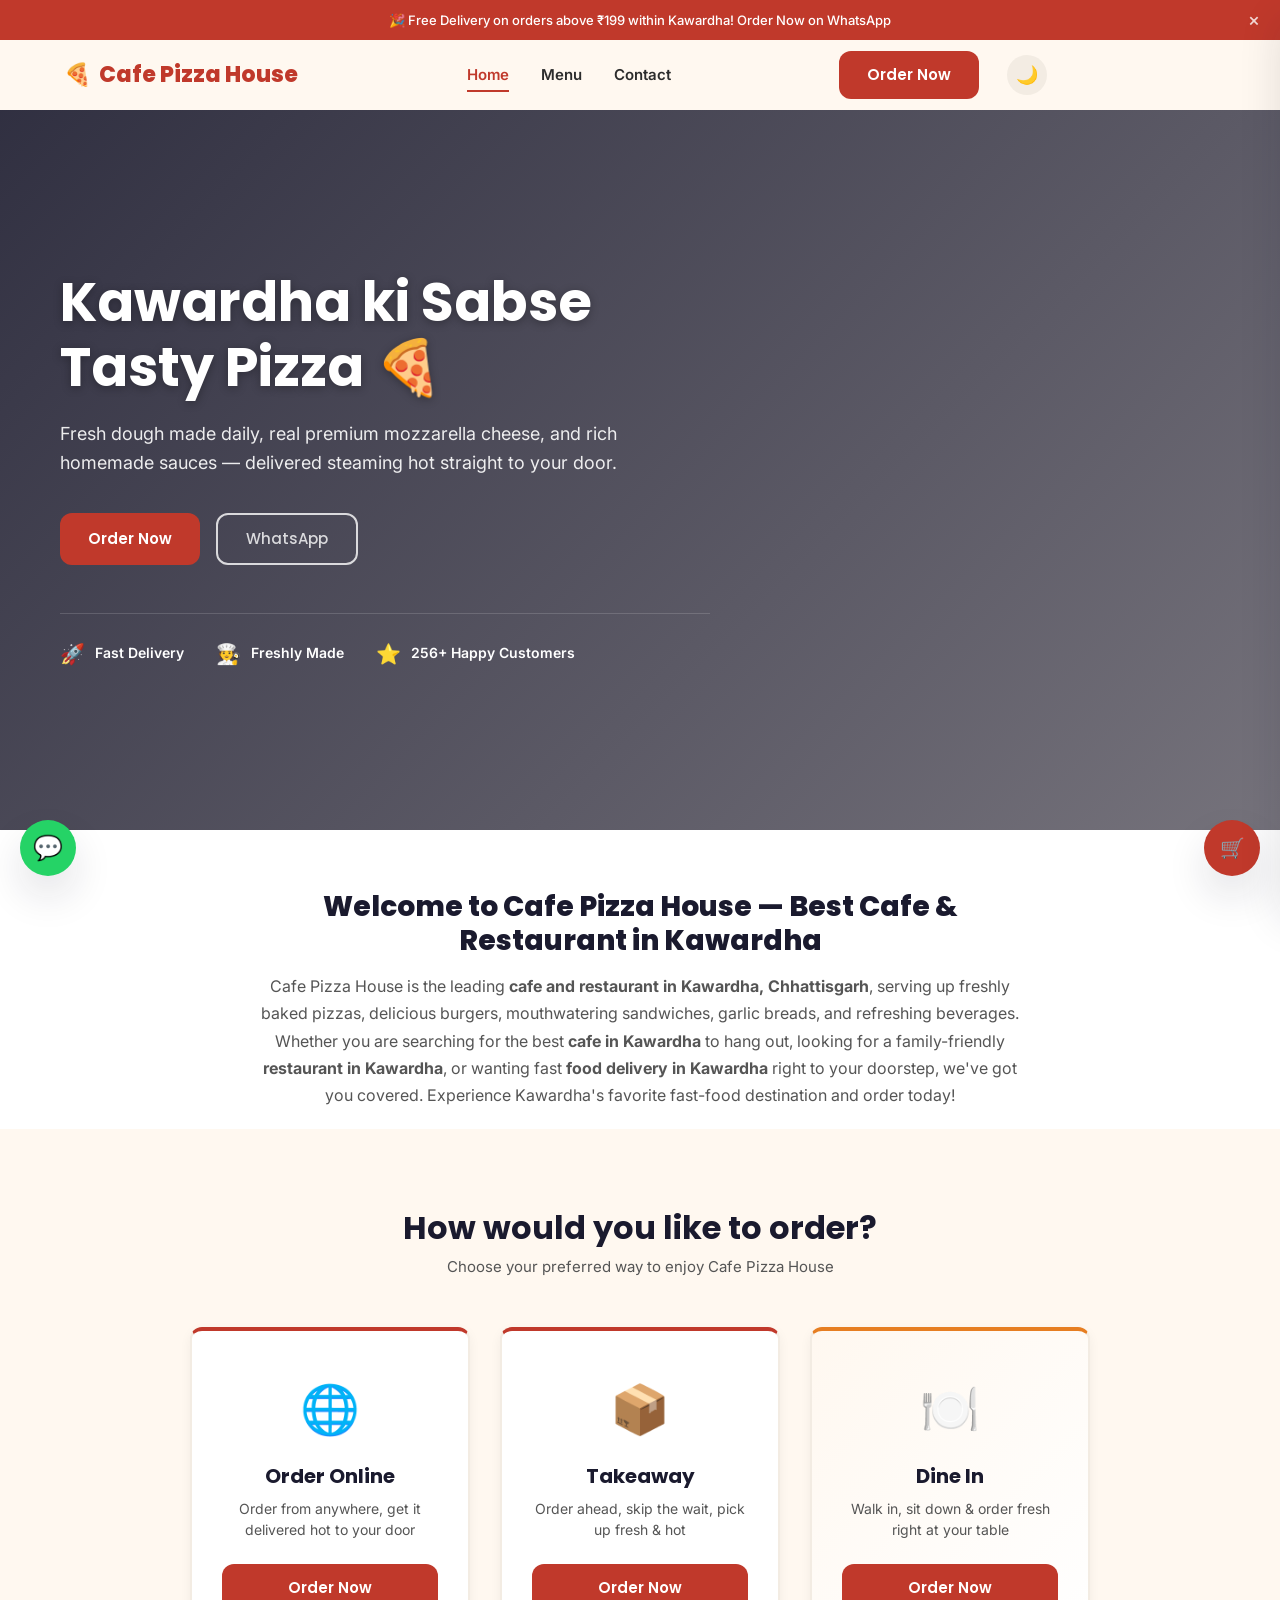
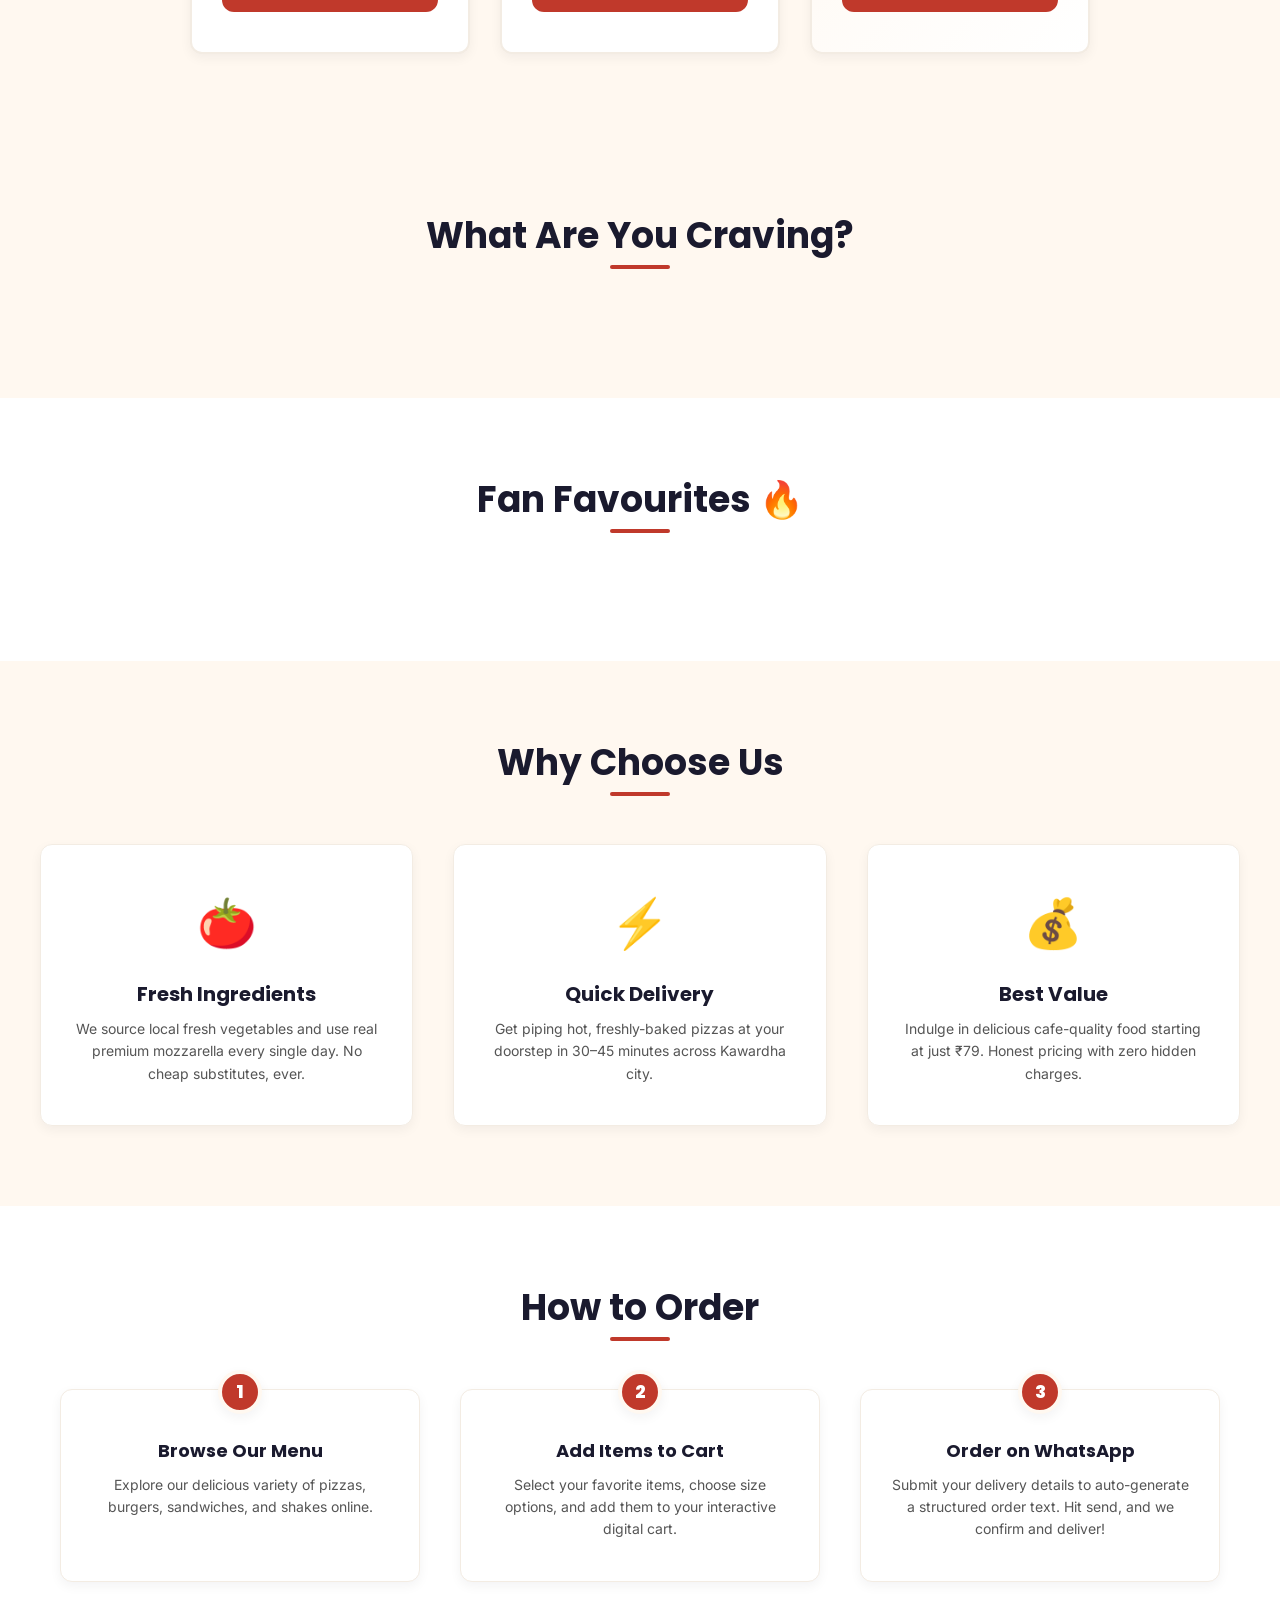
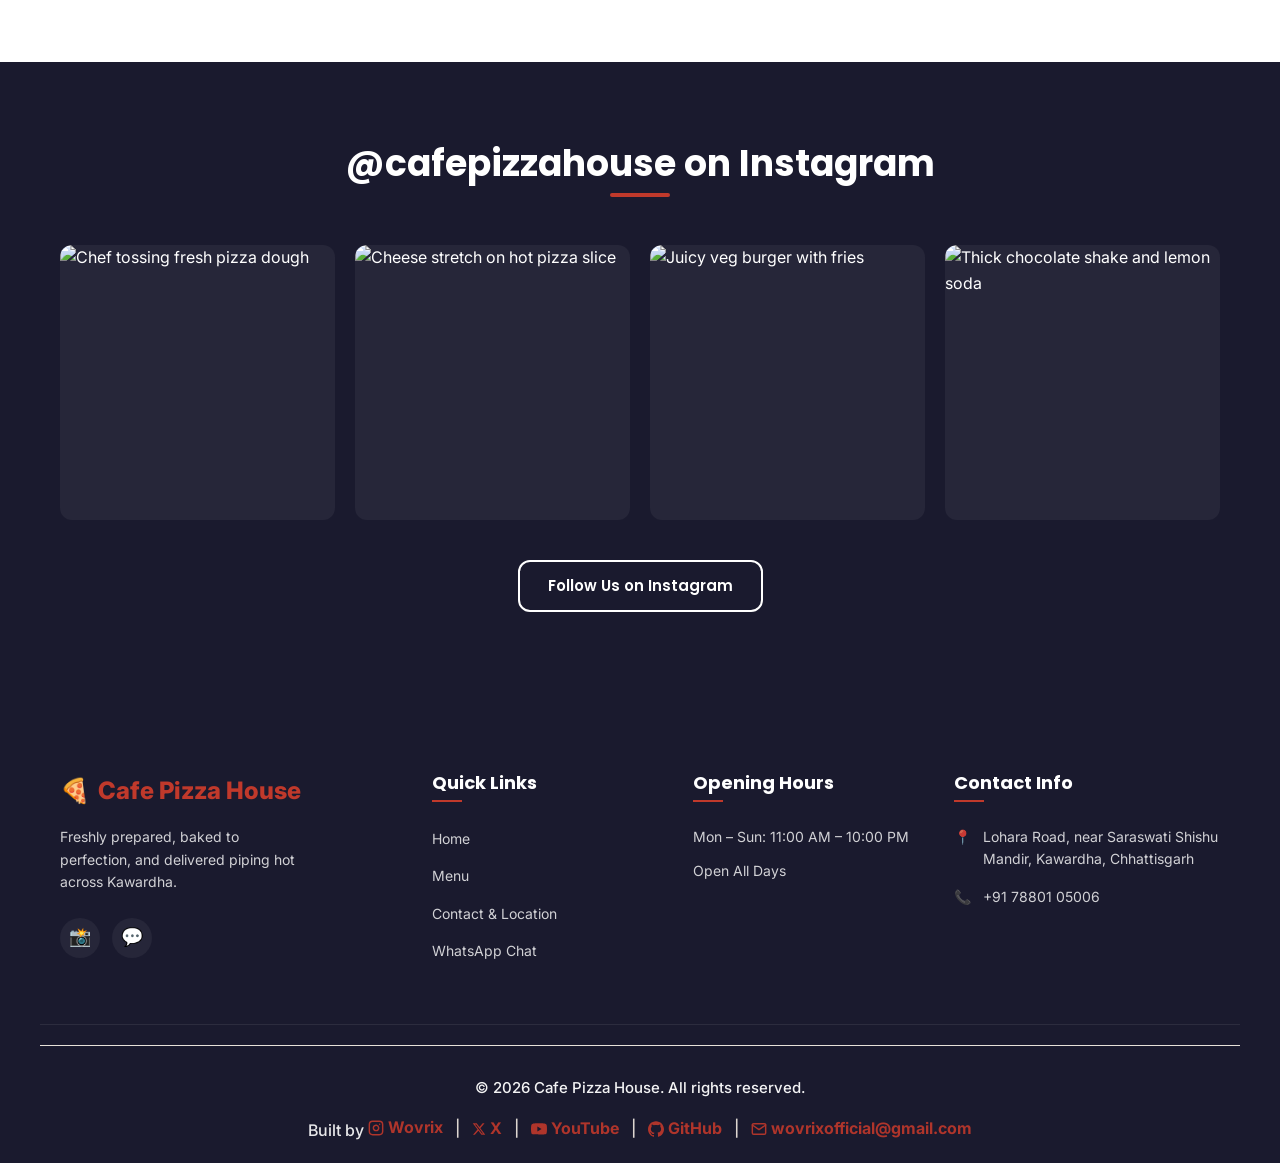
==== commit cdfda025: "Implement corrections: Order Now and WhatsApp CTA refinements, optional email checkout, top search b" ====
--- a/index.html
+++ b/index.html
@@ -118,8 +118,8 @@
         <h1 id="hero-headline">Kawardha ki Sabse Tasty Pizza 🍕</h1>
         <p id="hero-description">Fresh dough made daily, real premium mozzarella cheese, and rich homemade sauces — delivered steaming hot straight to your door.</p>
         <div class="hero-btns">
-          <a href="menu" class="btn btn-primary">View Menu</a>
-          <a href="https://wa.me/917880105006?text=Hello+CityHut+Pizza!+I+want+to+place+an+order." target="_blank" rel="noopener" class="btn btn-outline">Order on WhatsApp</a>
+          <a href="menu" class="btn btn-primary">Order Now</a>
+          <a href="https://wa.me/917880105006?text=Hello+Cafe+Pizza+House!+I+want+to+place+an+order." target="_blank" rel="noopener" class="btn btn-outline" style="opacity: 0.8; font-weight: 500;">WhatsApp</a>
         </div>
         <div class="trust-badges" id="hero-badges-container">
           <div class="trust-badge" id="hero-badge1"><span>🚀</span> <span>Fast Delivery</span></div>
@@ -433,6 +433,12 @@
             <label for="client-address">Delivery Address (required)</label>
             <input type="text" id="client-address" name="address" placeholder="Enter delivery address in Kawardha">
             <span class="form-error" role="alert">Please enter your delivery address.</span>
+            <div style="margin-top: 8px;">
+              <button type="button" class="share-location-btn btn btn-outline" style="font-size: 13px; padding: 6px 12px; min-height: auto; width: auto; display: inline-flex; align-items: center; gap: 4px;">
+                📍 Share Current Location (Optional)
+              </button>
+              <span class="location-status" style="font-size: 12px; margin-left: 8px; color: var(--primary); font-weight: 600;"></span>
+            </div>
           </div>
           <div class="form-group">
             <label for="client-instructions">Special Instructions (optional)</label>
@@ -448,7 +454,7 @@
             <span class="form-error" role="alert">Please enter your mobile number.</span>
           </div>
           <div class="form-group">
-            <label for="client-email-dt">Email Address (required)</label>
+            <label for="client-email-dt">Email Address (optional)</label>
             <input type="email" id="client-email-dt" name="email-dt" placeholder="Enter your email address">
             <span class="form-error" role="alert">Please enter a valid email address.</span>
           </div>
@@ -461,8 +467,8 @@
           </div>
         </div>
 
-        <button type="submit" id="checkout-btn" class="btn btn-whatsapp btn-block">
-          <span>📱</span> Place Order on WhatsApp
+        <button type="submit" id="checkout-btn" class="btn btn-whatsapp-outline btn-block">
+          <span>📱</span> WhatsApp
         </button>
       </form>
     </div>
--- a/css/style.css
+++ b/css/style.css
@@ -170,6 +170,20 @@
   box-shadow: 0 6px 20px rgba(37, 211, 102, 0.3);
 }
 
+.btn-whatsapp-outline {
+  background-color: transparent;
+  color: #25D366;
+  border: 2px solid #25D366;
+  font-weight: bold;
+}
+
+.btn-whatsapp-outline:hover {
+  background-color: #25D366;
+  color: var(--surface);
+  transform: translateY(-2px);
+  box-shadow: 0 6px 20px rgba(37, 211, 102, 0.2);
+}
+
 .btn-block {
   width: 100%;
 }
@@ -2819,3 +2833,8 @@
     transform: translateX(-120%) translateY(0);
   }
 }
+
+#menu-search-input:focus {
+  border-color: var(--primary) !important;
+  box-shadow: 0 0 0 4px rgba(192, 57, 43, 0.15) !important;
+}
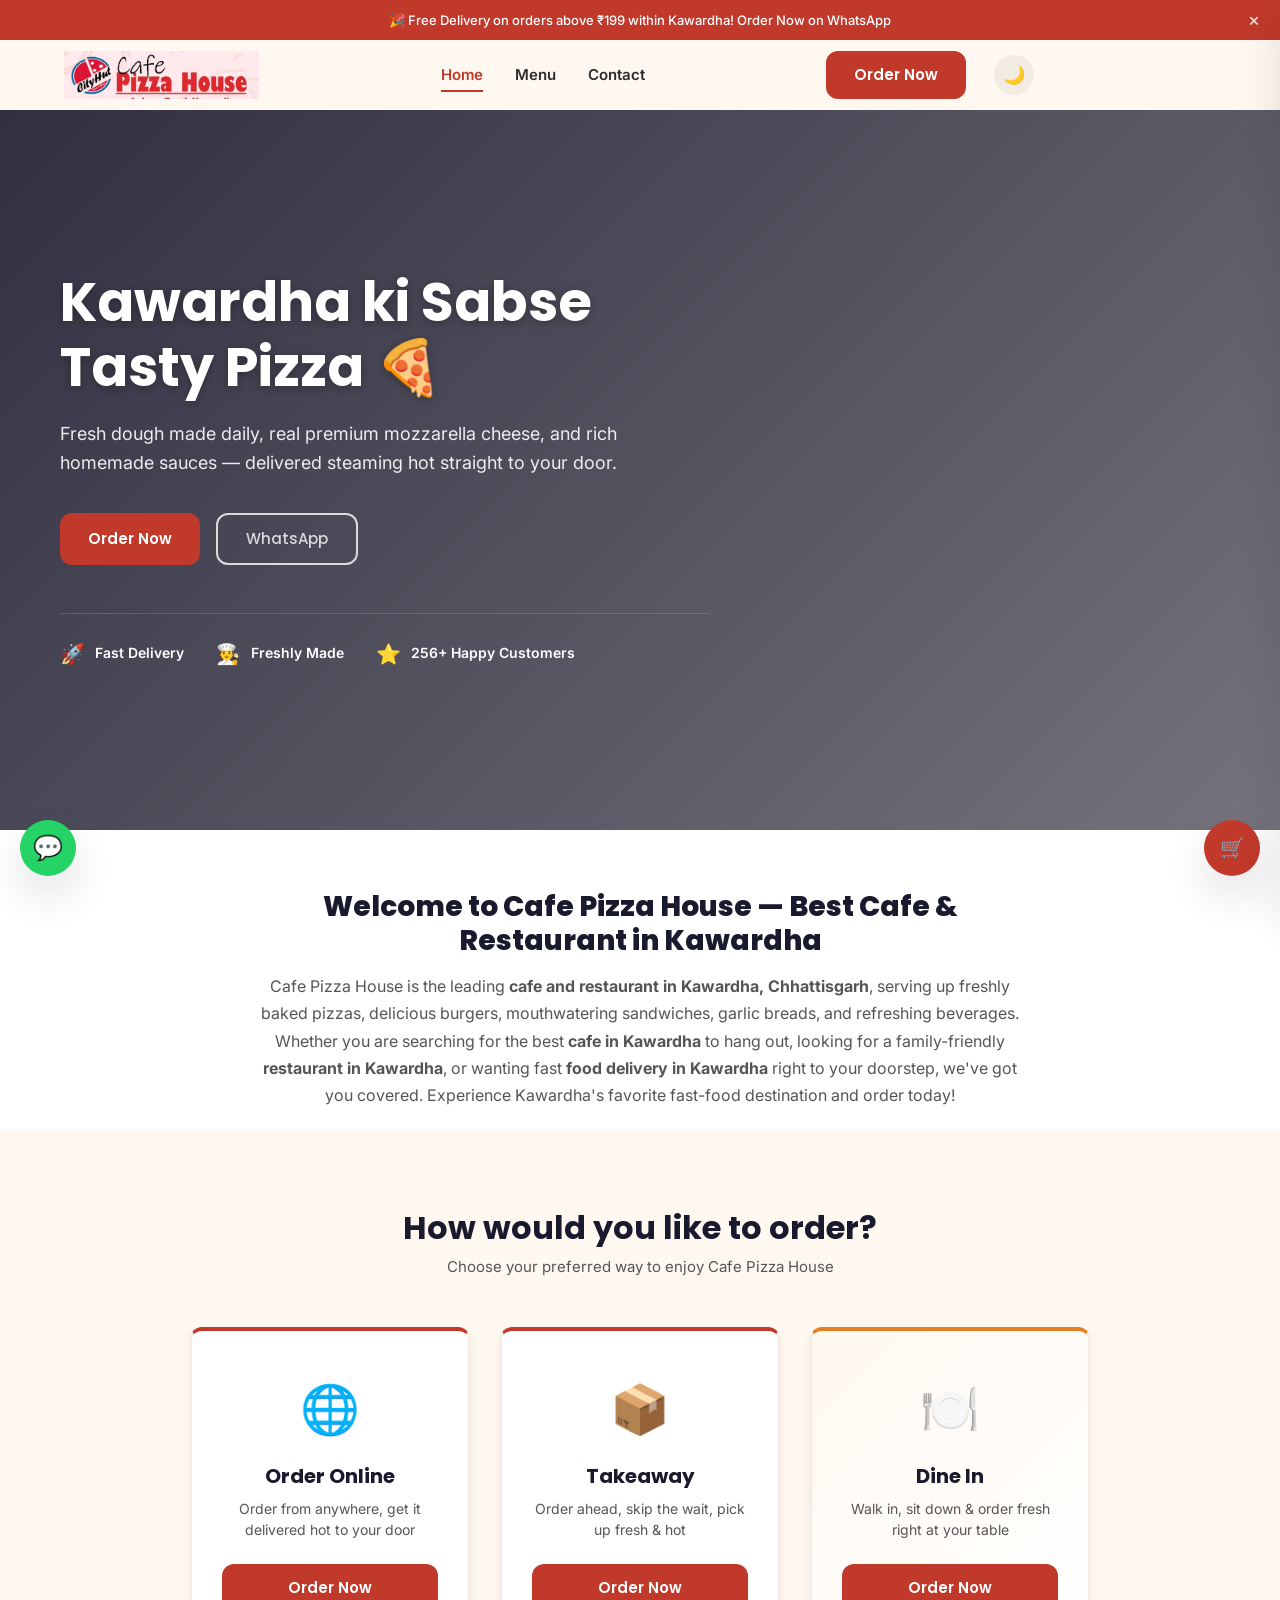
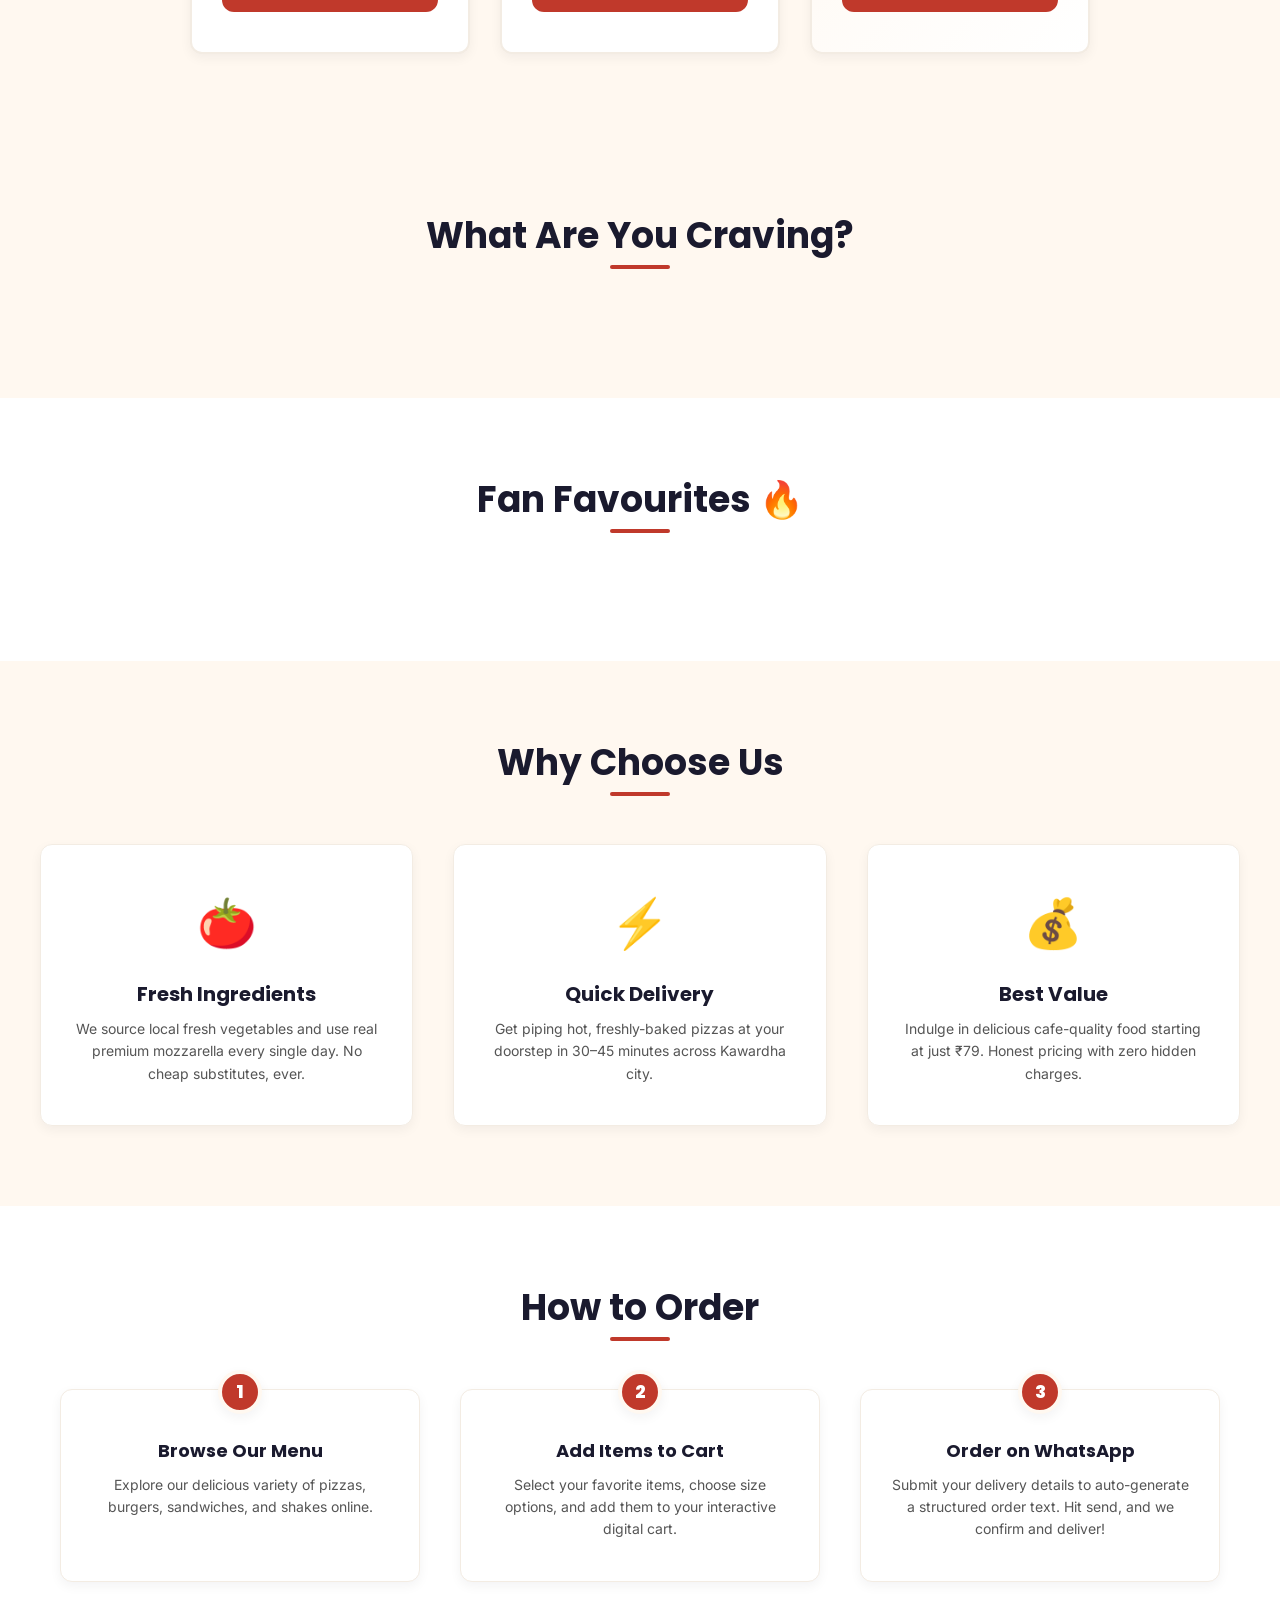
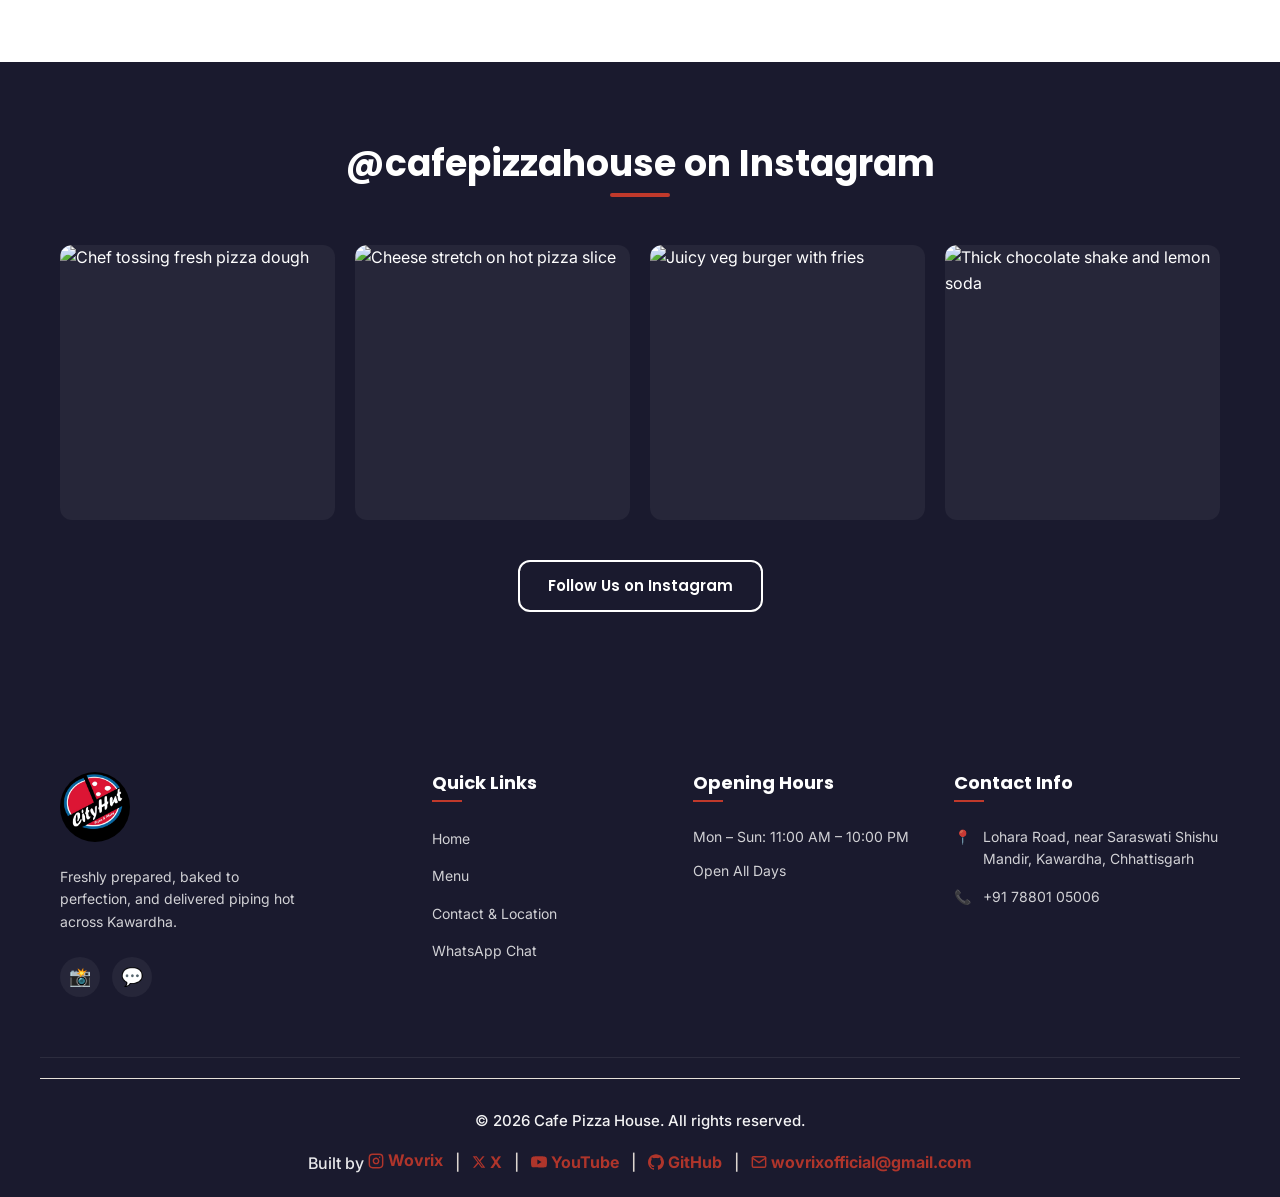
==== commit ea4ecc84: "Optimize logo image loading to load instantly by hardcoding preloads directly in HTML and resolve mo" ====
--- a/index.html
+++ b/index.html
@@ -75,6 +75,7 @@
   <div id="preloader" class="loader-screen" role="status" aria-label="Loading Website">
     <span class="loader-pizza" aria-hidden="true">🍕</span>
     <div class="loader-text">CAFE PIZZA HOUSE</div>
+    <div style="font-size: 10px; color: var(--text-muted); margin-top: 15px; font-weight: 600; letter-spacing: 1px; text-transform: uppercase;">Powered by Wovrix</div>
   </div>
 
   <!-- ===== 2. ANNOUNCEMENT BANNER ===== -->
@@ -87,7 +88,7 @@
   <div class="header-wrapper">
     <header class="navbar container">
       <a href="index" class="logo" aria-label="Cafe Pizza House Home">
-        <span aria-hidden="true">🍕</span> Cafe Pizza House
+        <img src="images/logo-rect.jpg" alt="Cafe Pizza House" style="height: 48px; width: auto; object-fit: contain; vertical-align: middle; max-width: 100%;">
       </a>
       <button class="hamburger" aria-label="Toggle navigation menu" aria-expanded="false" aria-controls="nav-links">
         <span></span>
@@ -289,7 +290,7 @@
   <footer>
     <div class="container footer-grid">
       <div class="footer-col">
-        <div class="footer-logo"><span aria-hidden="true">🍕</span> Cafe Pizza House</div>
+        <div class="footer-logo"><img src="images/logo-circle.jpg" alt="Cafe Pizza House" style="height: 70px; width: 70px; border-radius: 50%; object-fit: cover; vertical-align: middle; margin-bottom: 8px;"></div>
         <p class="footer-tagline">Freshly prepared, baked to perfection, and delivered piping hot across Kawardha.</p>
         <div class="footer-socials">
           <a href="https://www.instagram.com/cafepizzahouse/" target="_blank" rel="noopener" class="footer-social-btn" aria-label="Follow us on Instagram">📸</a>
--- a/css/style.css
+++ b/css/style.css
@@ -1620,7 +1620,23 @@
   }
   
   /* Navigation */
+  .logo {
+    order: 1;
+    max-width: 50%;
+  }
+  .logo img {
+    height: 38px !important;
+  }
+  .nav-actions {
+    order: 2;
+    margin-left: auto !important;
+    margin-right: 15px !important;
+    display: flex !important;
+    align-items: center;
+    gap: 8px;
+  }
   .hamburger {
+    order: 3;
     display: flex;
   }
   
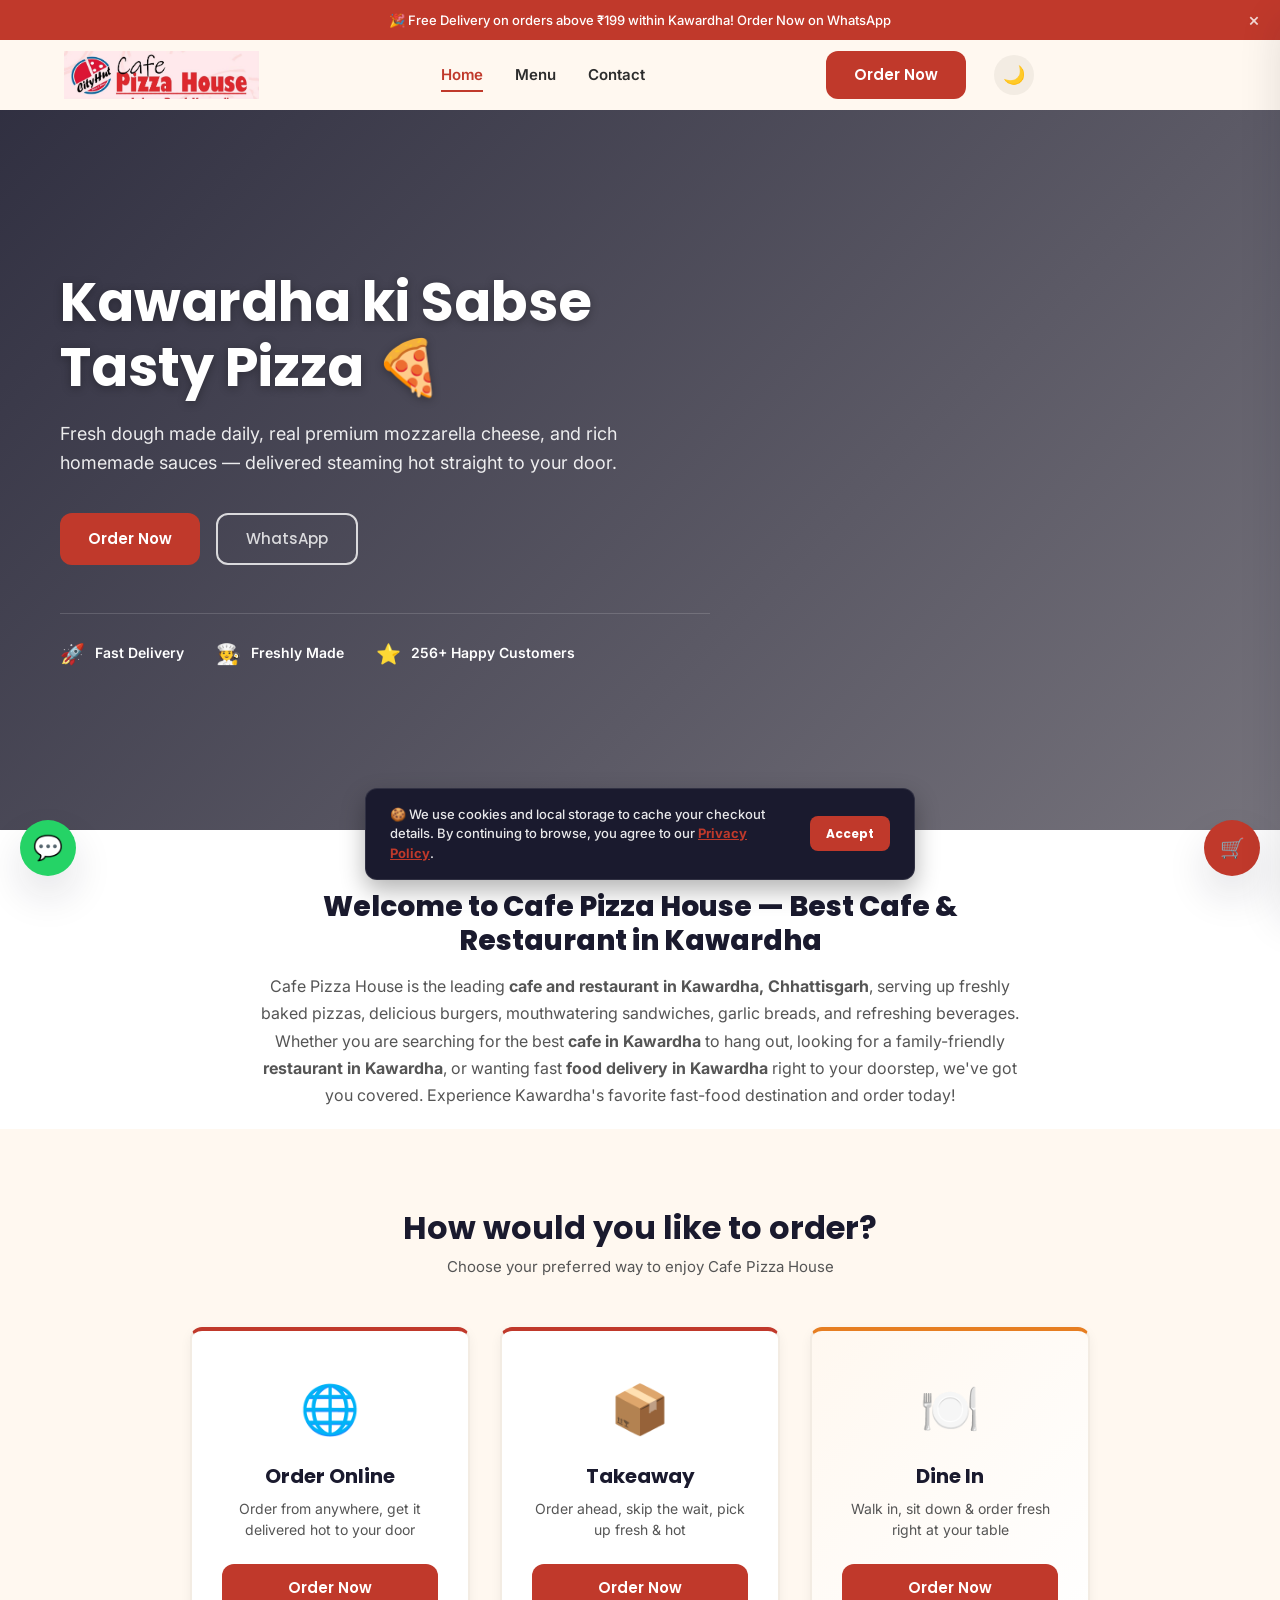
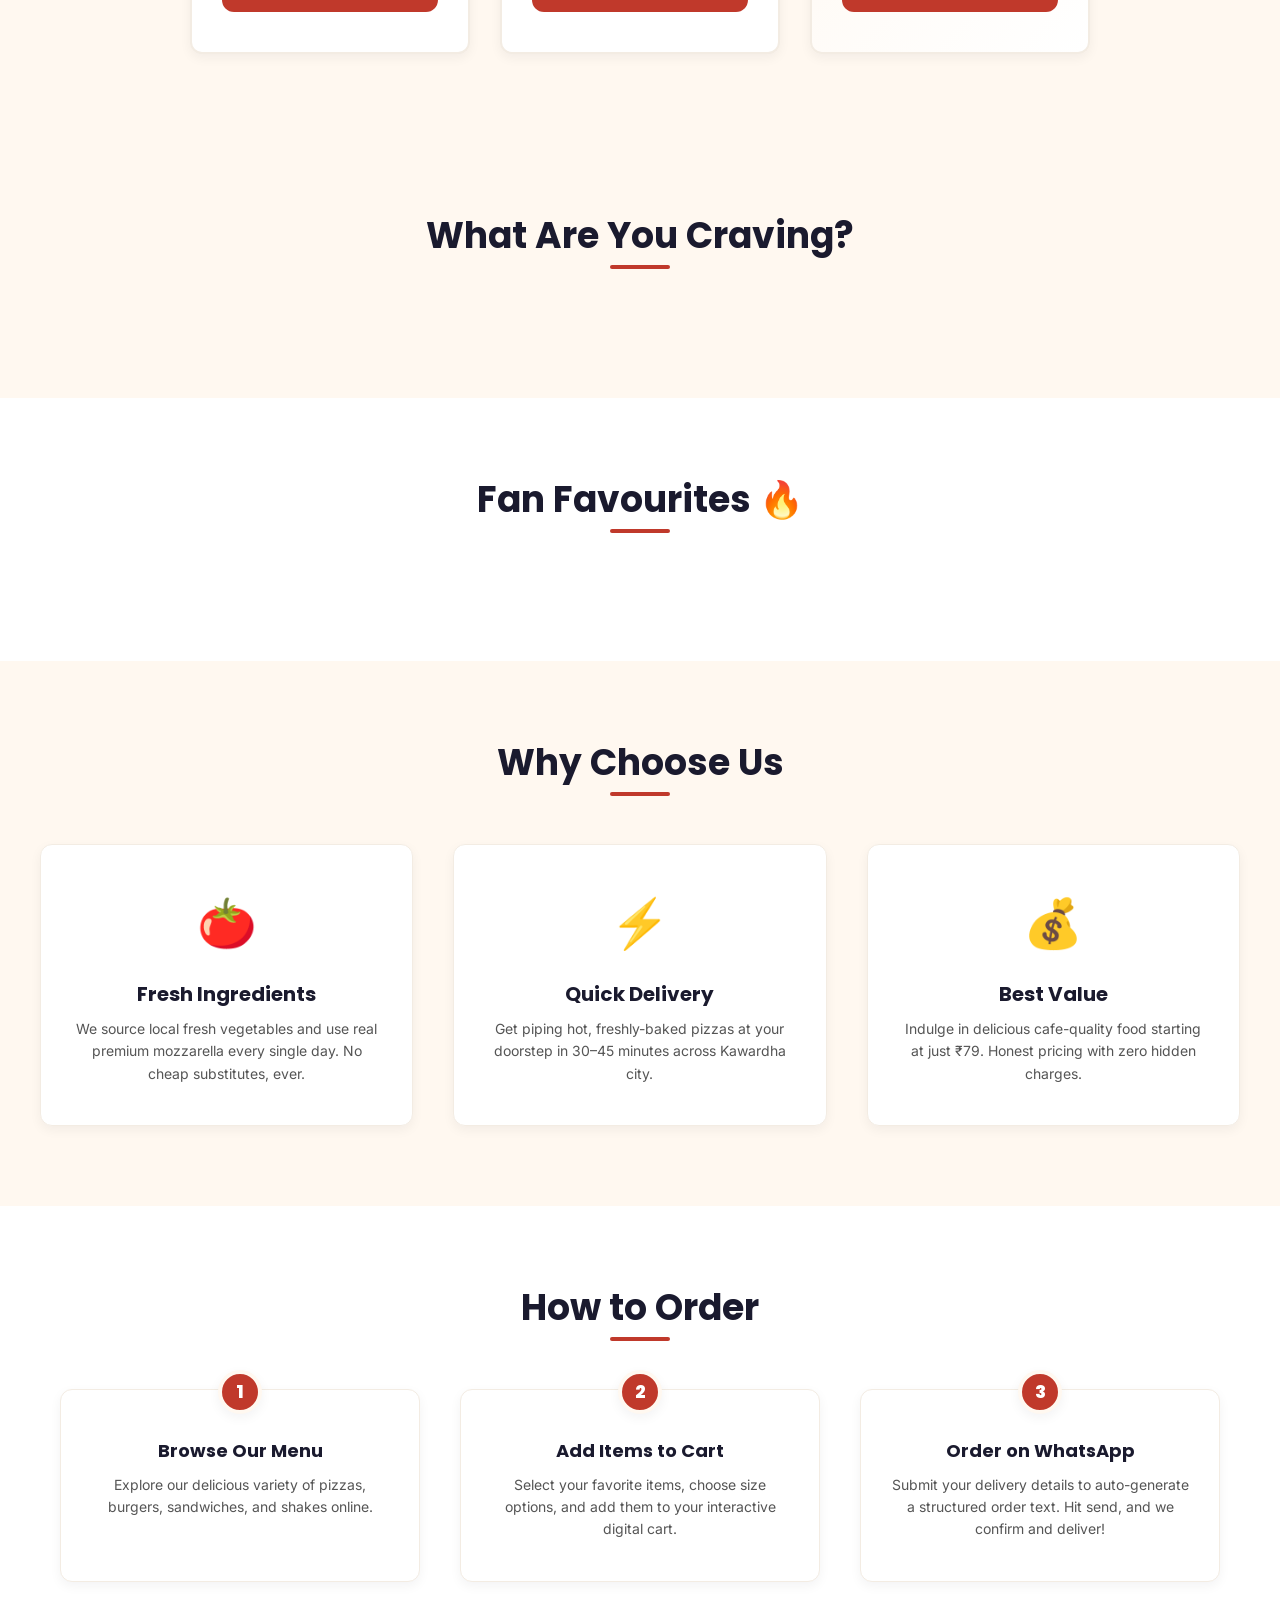
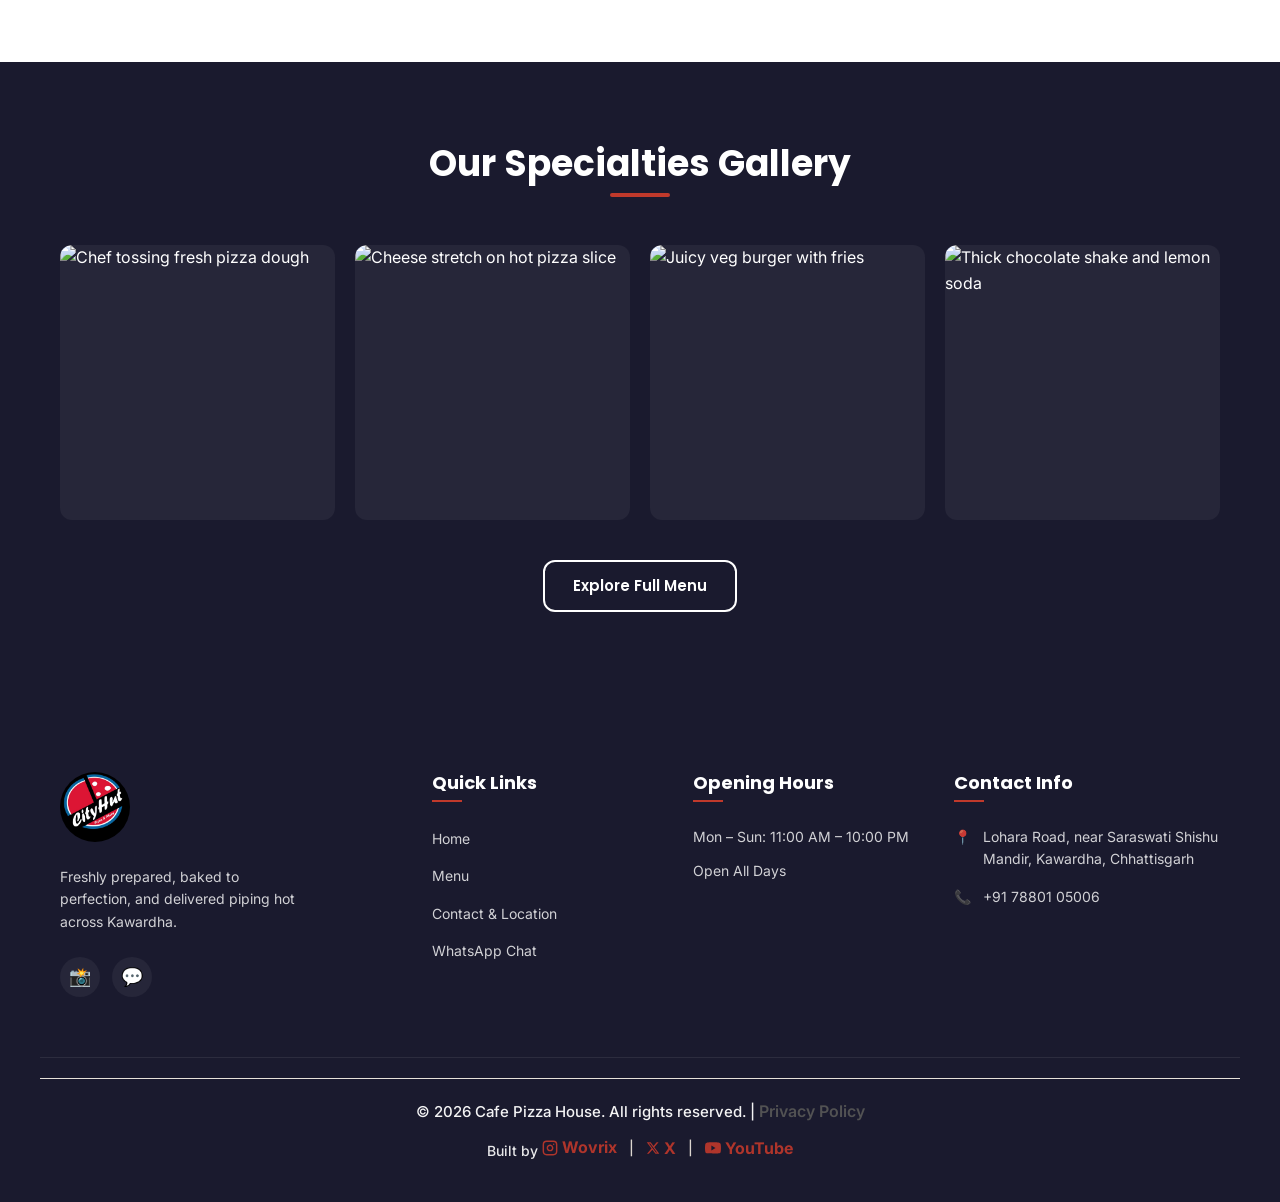
==== commit 51750993: "Implement security fixes: dynamic database price verification on checkout, anti-spam honeypot inputs" ====
--- a/index.html
+++ b/index.html
@@ -5,7 +5,6 @@
   <meta name="viewport" content="width=device-width, initial-scale=1.0">
   <title>Cafe Pizza House | Best Cafe & Restaurant in Kawardha</title>
   <meta name="description" content="Looking for the best cafe or restaurant in Kawardha? Cafe Pizza House offers fresh, hot, and delicious pizzas, burgers, sandwiches, garlic bread, and drinks for fast delivery in Kawardha. Order on WhatsApp now!">
-  <meta name="google-site-verification" content="NbsqpFyuw2iqbS2o32XBkgY_KfqMC0-icCYwpcTn2JU" />
   <!-- Google Fonts -->
   <link rel="preconnect" href="https://fonts.googleapis.com">
   <link rel="preconnect" href="https://fonts.gstatic.com" crossorigin>
@@ -14,7 +13,7 @@
   <!-- Stylesheet & Preloads -->
   <link rel="preload" as="image" href="images/logo-rect.jpg" fetchpriority="high">
   <link rel="preload" as="image" href="https://images.unsplash.com/photo-1513104890138-7c749659a591?q=80&w=1600&auto=format&fit=crop" fetchpriority="high">
-  <link rel="stylesheet" href="css/style.css">
+  <link rel="stylesheet" href="css/style.css?v=27">
   <link rel="manifest" href="manifest.json">
   <link rel="apple-touch-icon" href="images/logo-circle.jpg">
   <link rel="icon" type="image/jpeg" href="/images/logo-circle.jpg">
@@ -258,7 +257,7 @@
   <section class="instagram-strip reveal-on-scroll" aria-labelledby="insta-heading">
     <div class="container">
       <div class="section-header">
-        <h2 id="insta-heading">@cafepizzahouse on Instagram</h2>
+        <h2 id="insta-heading">Our Specialties Gallery</h2>
       </div>
       <div class="instagram-grid">
         <div class="instagram-box">
@@ -279,7 +278,7 @@
         </div>
       </div>
       <div class="instagram-strip-btn">
-        <a href="https://www.instagram.com/cafepizzahouse/" target="_blank" rel="noopener" class="btn btn-outline">Follow Us on Instagram</a>
+        <a href="menu" class="btn btn-outline">Explore Full Menu</a>
       </div>
     </div>
   </section>
@@ -303,7 +302,7 @@
           <li><a href="index">Home</a></li>
           <li><a href="menu">Menu</a></li>
           <li><a href="contact">Contact & Location</a></li>
-          <li><a href="https://wa.me/917880105006?text=Hello+CityHut+Pizza!" target="_blank" rel="noopener">WhatsApp Chat</a></li>
+          <li><a href="https://wa.me/917880105006?text=Hello+Cafe+Pizza+House!" target="_blank" rel="noopener">WhatsApp Chat</a></li>
         </ul>
       </div>
       <div class="footer-col">
@@ -327,9 +326,9 @@
         </ul>
       </div>
     </div>
-    <div class="bottom-bar container">
-      <p>&copy; 2026 Cafe Pizza House. All rights reserved.</p>
-      <p class="wovrix-credits" style="margin-top: 15px; font-size: 16px; opacity: 0.95; display: flex; align-items: center; justify-content: center; gap: 12px; flex-wrap: wrap;">
+    <div class="bottom-bar container" style="display: flex; flex-direction: column; align-items: center; gap: 10px; padding: 20px 0;">
+      <p style="margin: 0;">&copy; 2026 Cafe Pizza House. All rights reserved. | <a href="privacy" style="color: var(--text-muted); text-decoration: none; font-weight: 600;">Privacy Policy</a></p>
+      <p class="wovrix-credits" style="margin: 0; font-size: 14px; opacity: 0.95; display: flex; align-items: center; justify-content: center; gap: 12px; flex-wrap: wrap;">
         <span>Built by <a href="https://www.instagram.com/wovrixofficial/" target="_blank" rel="noopener" style="color: var(--primary); font-weight: bold; text-decoration: none; display: inline-flex; align-items: center; gap: 4px;">
           <svg xmlns="http://www.w3.org/2000/svg" width="16" height="16" viewBox="0 0 24 24" fill="none" stroke="currentColor" stroke-width="2.2" stroke-linecap="round" stroke-linejoin="round" style="display: inline-block; vertical-align: middle;"><rect x="2" y="2" width="20" height="20" rx="5" ry="5"></rect><path d="M16 11.37A4 4 0 1 1 12.63 8 4 4 0 0 1 16 11.37z"></path><line x1="17.5" y1="6.5" x2="17.51" y2="6.5"></line></svg>
           Wovrix
@@ -343,16 +342,6 @@
         <a href="https://www.youtube.com/@wovrixofficial" target="_blank" rel="noopener" style="color: var(--primary); text-decoration: none; display: inline-flex; align-items: center; gap: 4px; font-weight: bold;">
           <svg xmlns="http://www.w3.org/2000/svg" width="16" height="16" viewBox="0 0 24 24" fill="currentColor" style="display: inline-block; vertical-align: middle;"><path d="M23.498 6.163a3.003 3.003 0 0 0-2.11-2.11C19.525 3.545 12 3.545 12 3.545s-7.525 0-9.388.508a3.003 3.003 0 0 0-2.11 2.11C0 8.026 0 12 0 12s0 3.974.502 5.837a3.003 3.003 0 0 0 2.11 2.11C4.475 20.455 12 20.455 12 20.455s7.525 0 9.388-.508a3.003 3.003 0 0 0 2.11-2.11C24 15.974 24 12 24 12s0-3.974-.502-5.837zM9.545 15.568V8.432L15.818 12l-6.273 3.568z"/></svg>
           YouTube
-        </a>
-        <span style="color: var(--border);">|</span>
-        <a href="https://github.com/wovrixofficial" target="_blank" rel="noopener" style="color: var(--primary); text-decoration: none; display: inline-flex; align-items: center; gap: 4px; font-weight: bold;">
-          <svg xmlns="http://www.w3.org/2000/svg" width="16" height="16" viewBox="0 0 24 24" fill="currentColor" style="display: inline-block; vertical-align: middle;"><path d="M12 .297c-6.63 0-12 5.373-12 12 0 5.303 3.438 9.8 8.205 11.385.6.113.82-.258.82-.577 0-.285-.01-1.04-.015-2.04-3.338.724-4.042-1.61-4.042-1.61C4.422 18.07 3.633 17.7 3.633 17.7c-1.087-.744.084-.729.084-.729 1.205.084 1.838 1.236 1.838 1.236 1.07 1.835 2.809 1.305 3.495.998.108-.776.417-1.305.76-1.605-2.665-.3-5.466-1.332-5.466-5.93 0-1.31.465-2.38 1.235-3.22-.135-.303-.54-1.523.105-3.176 0 0 1.005-.322 3.3 1.23.96-.267 1.98-.399 3-.405 1.02.006 2.04.138 3 .405 2.28-1.552 3.285-1.23 3.285-1.23.645 1.653.24 2.873.12 3.176.765.84 1.23 1.91 1.23 3.22 0 4.61-2.805 5.625-5.475 5.92.42.36.81 1.096.81 2.22 0 1.606-.015 2.896-.015 3.286 0 .315.21.69.825.57C20.565 22.092 24 17.592 24 12.297c0-6.627-5.373-12-12-12"/></svg>
-          GitHub
-        </a>
-        <span style="color: var(--border);">|</span>
-        <a href="mailto:wovrixofficial@gmail.com" style="color: var(--primary); text-decoration: none; display: inline-flex; align-items: center; gap: 4px; font-weight: bold;">
-          <svg xmlns="http://www.w3.org/2000/svg" width="16" height="16" viewBox="0 0 24 24" fill="none" stroke="currentColor" stroke-width="2.2" stroke-linecap="round" stroke-linejoin="round" style="display: inline-block; vertical-align: middle;"><path d="M4 4h16c1.1 0 2 .9 2 2v12c0 1.1-.9 2-2 2H4c-1.1 0-2-.9-2-2V6c0-1.1.9-2 2-2z"></path><polyline points="22,6 12,13 2,6"></polyline></svg>
-          wovrixofficial@gmail.com
         </a>
       </p>
     </div>
@@ -619,6 +608,6 @@
   </script>
 
   <!-- Scripts -->
-  <script defer src="js/main.js"></script>
+  <script defer src="js/main.js?v=27"></script>
 </body>
 </html>
